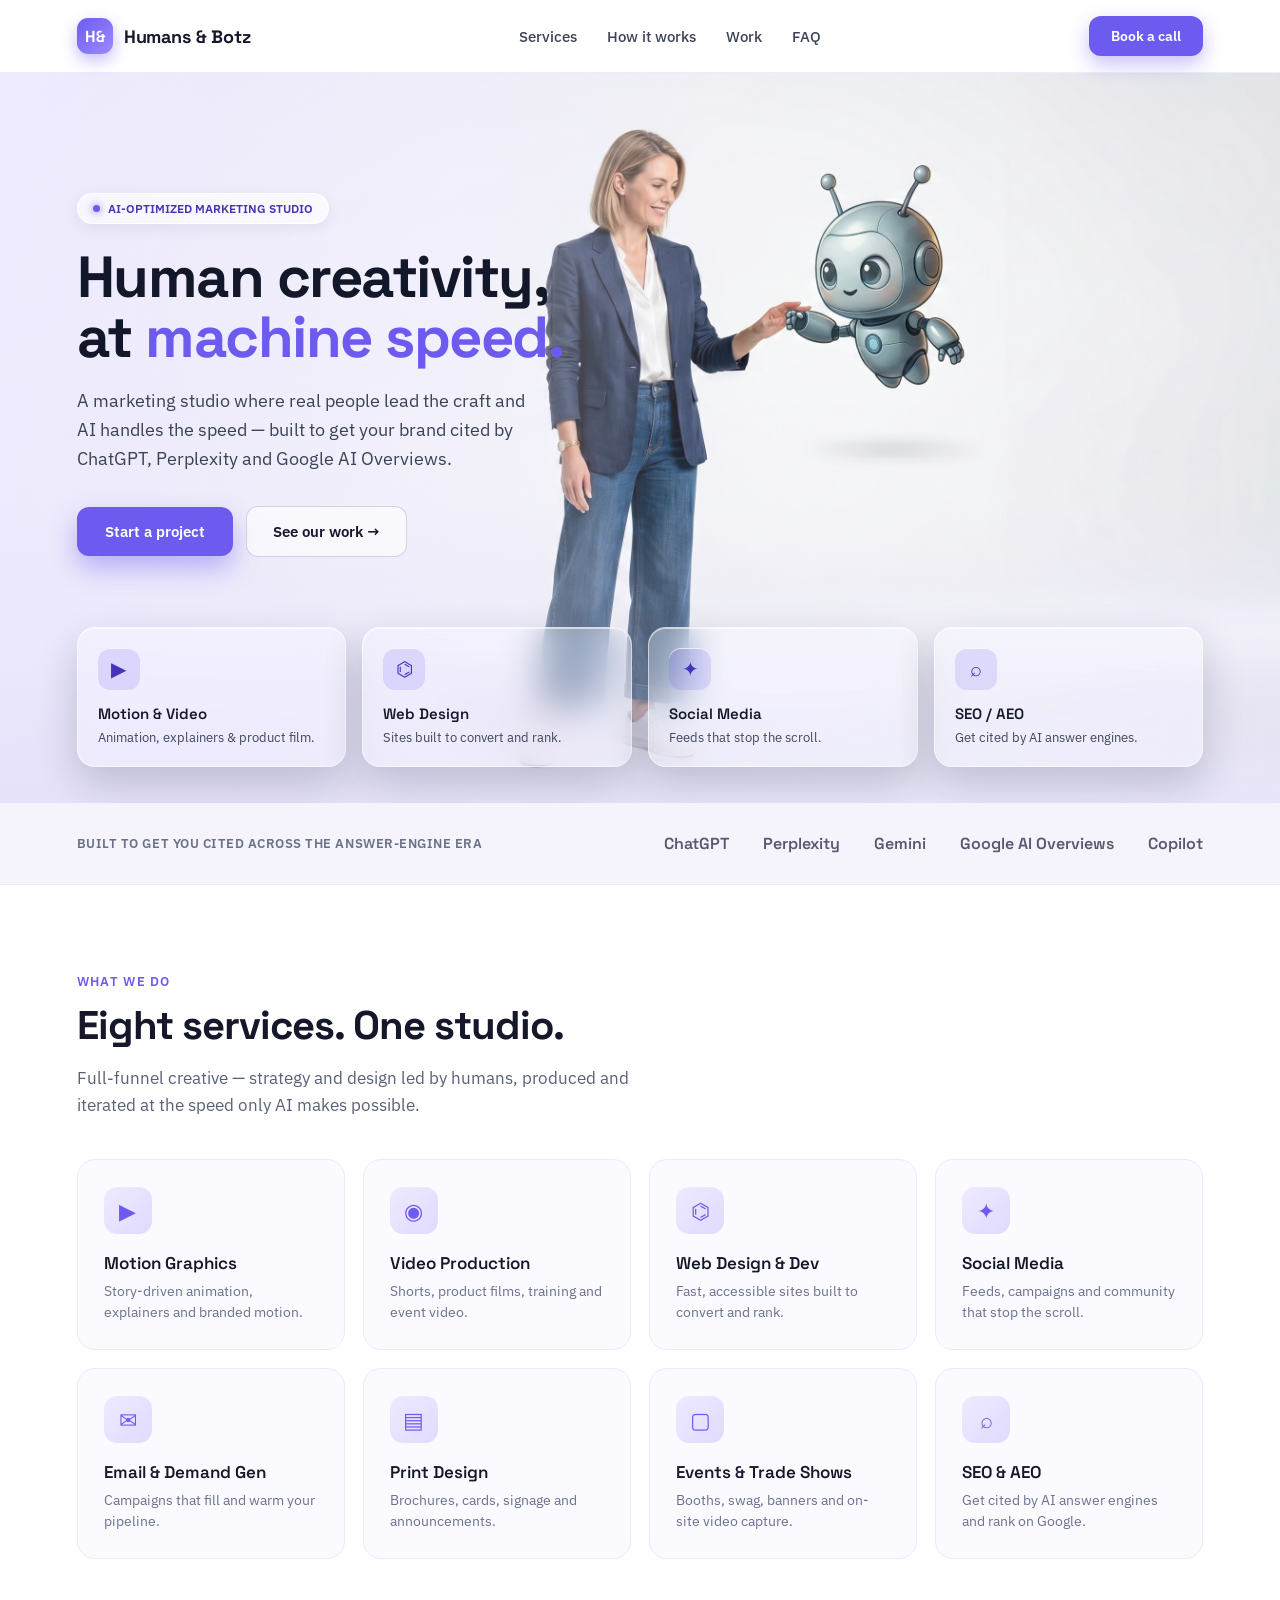
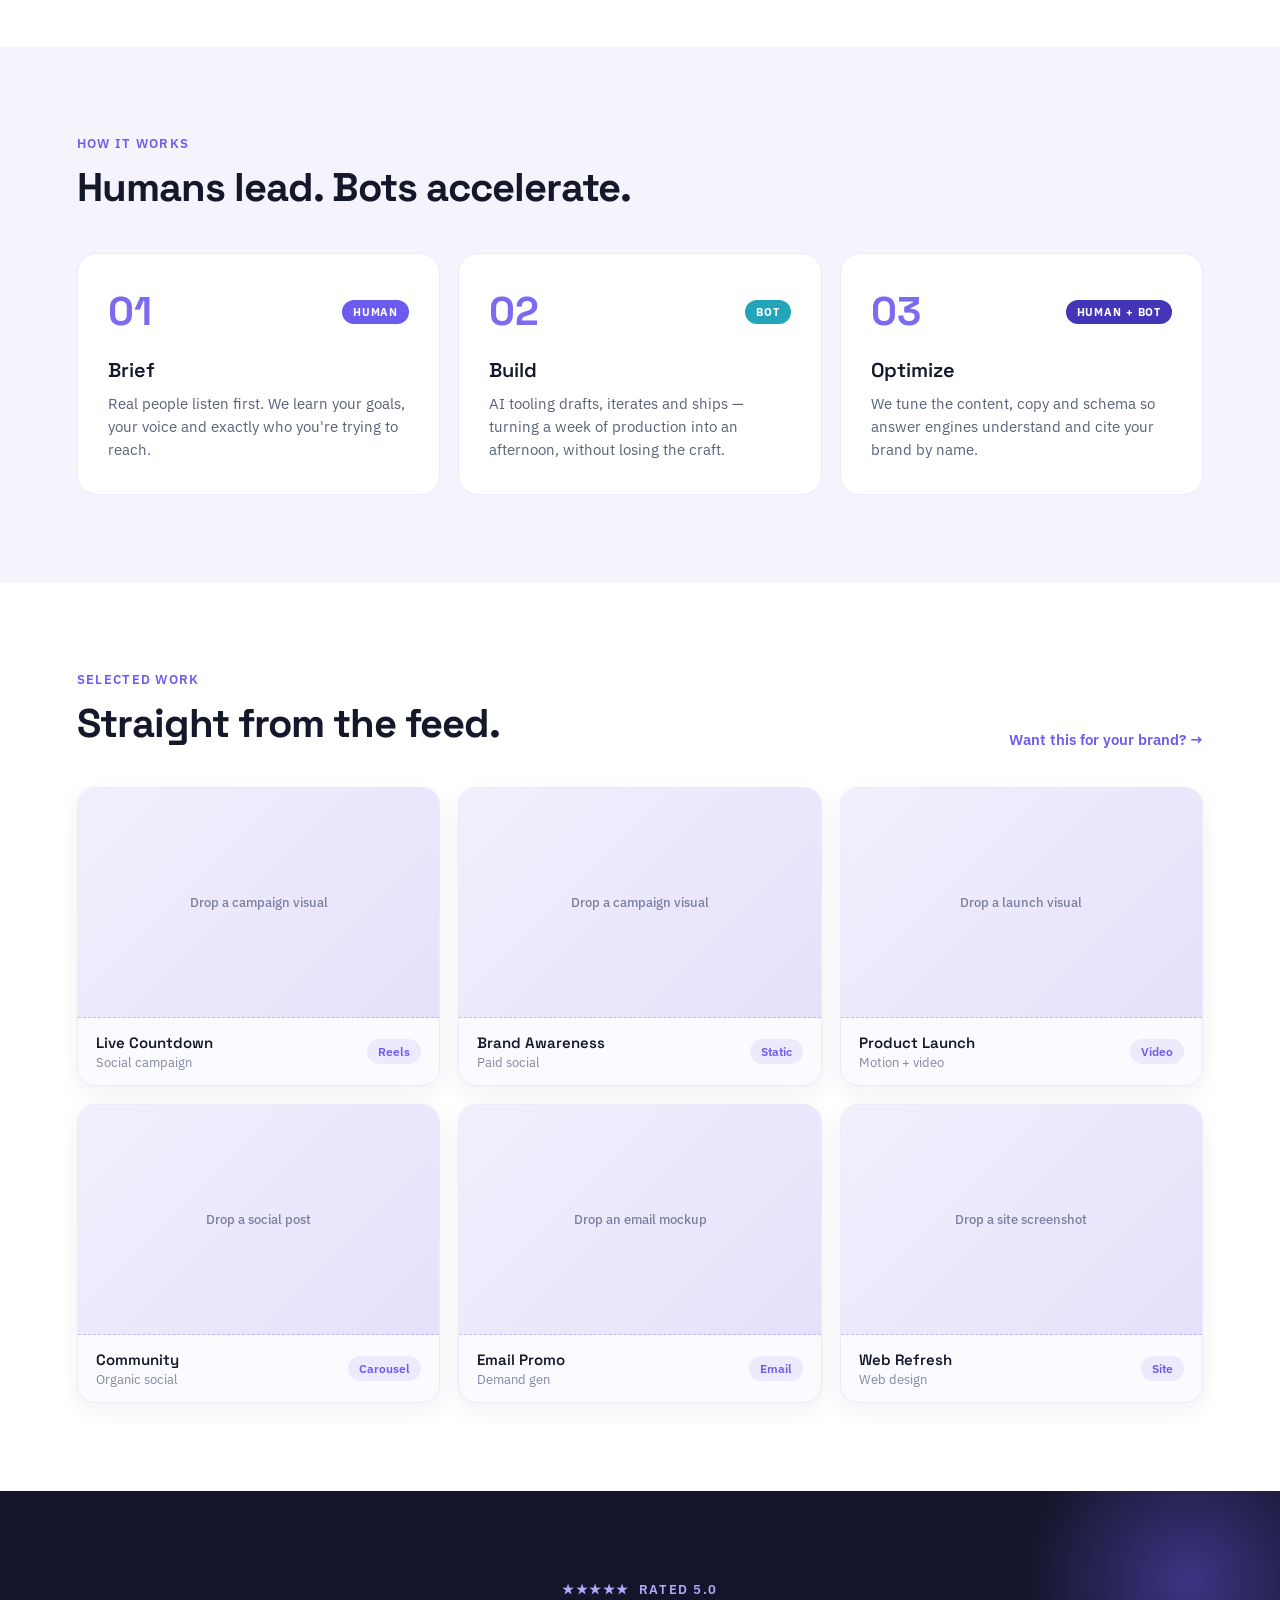
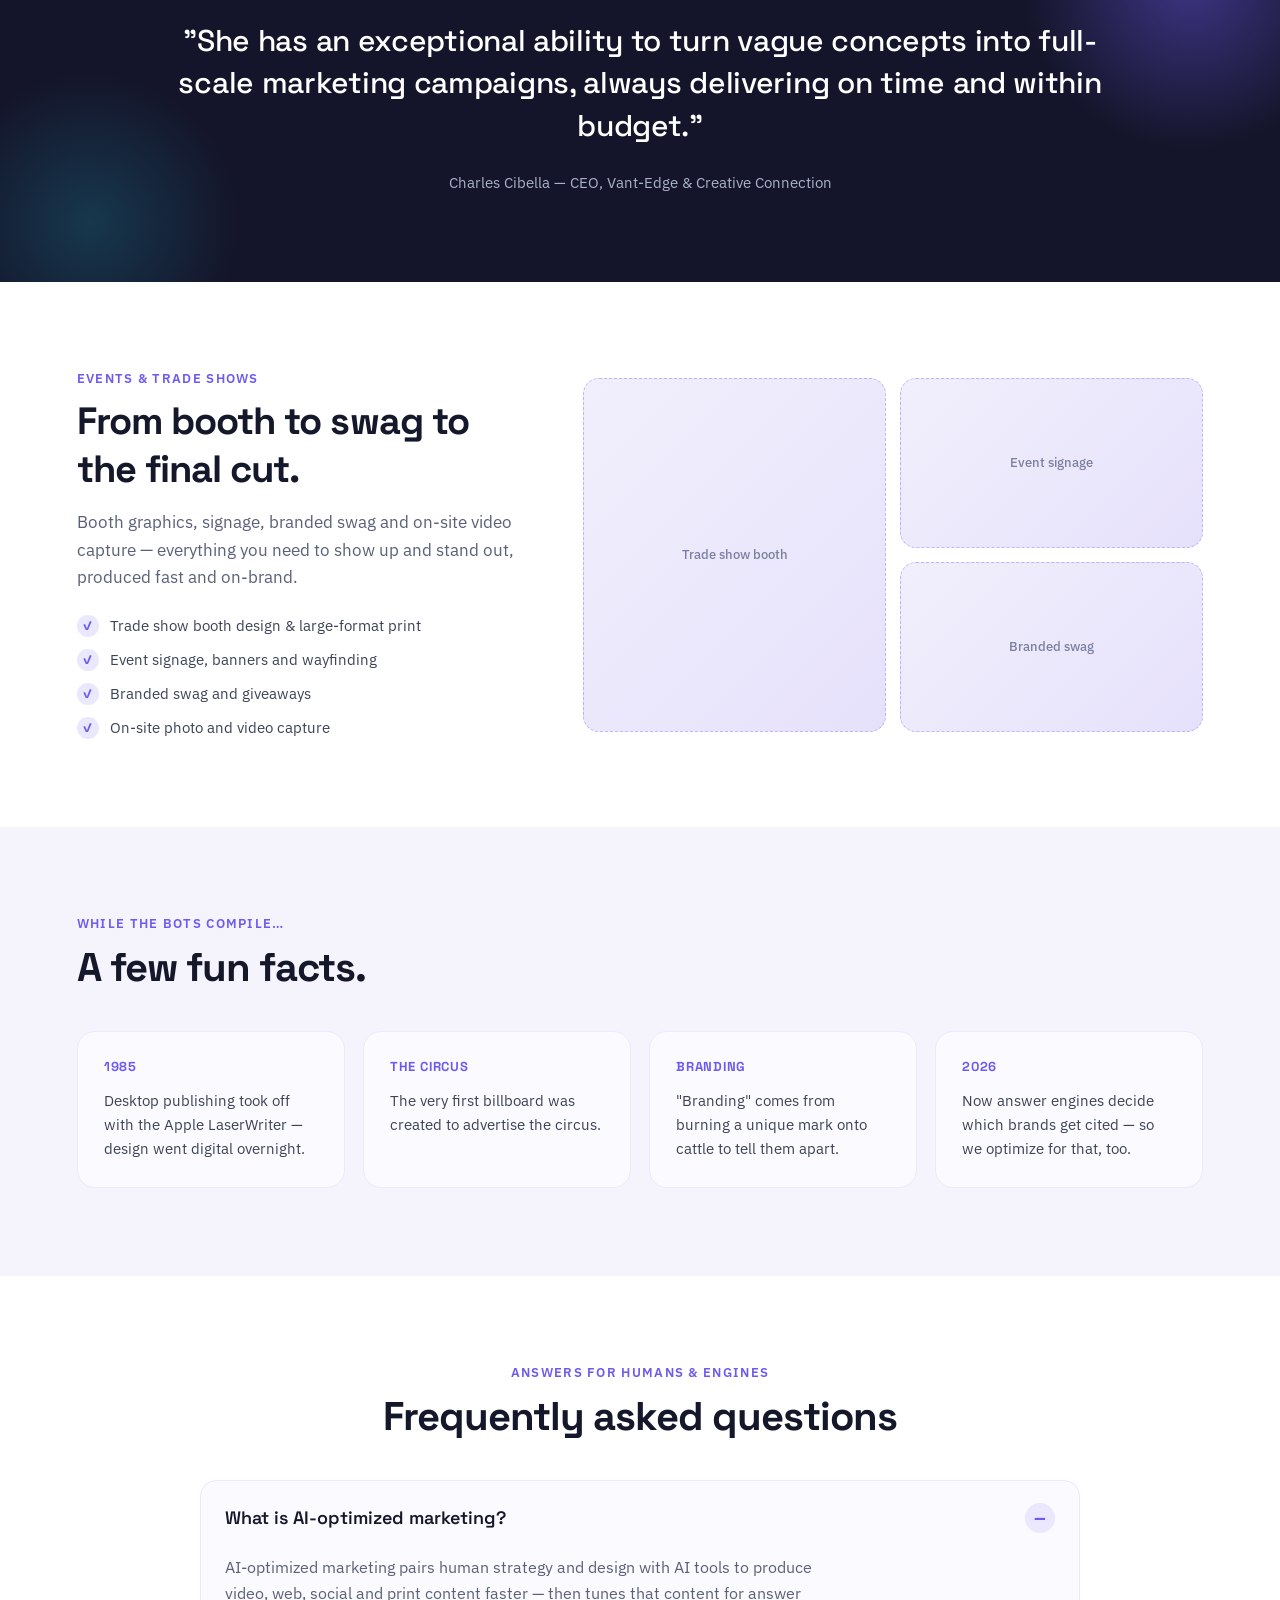
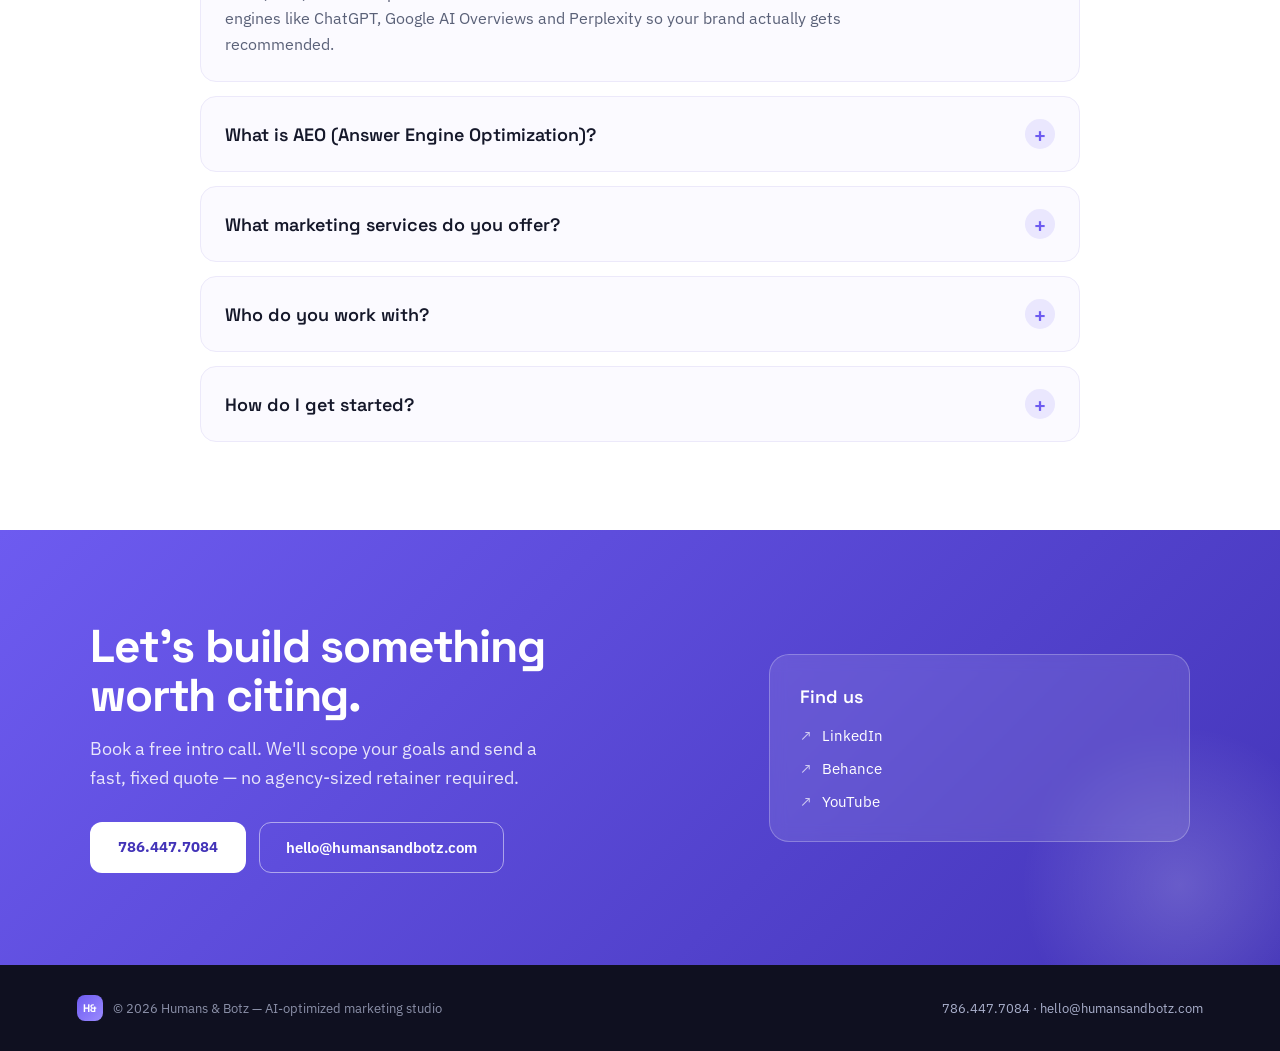
==== site/index.html @ 693ead0f "Implement Humans & Botz home page as a static site Recreates project/Humans & Botz - Home.dc.html (a" ====
<!DOCTYPE html>
<html lang="en">
<head>
<meta charset="utf-8">
<meta name="viewport" content="width=device-width, initial-scale=1">
<title>Humans &amp; Botz — AI-Optimized Marketing Studio</title>
<meta name="description" content="Humans & Botz is an AI-optimized marketing studio that pairs human creativity with AI speed to produce motion graphics, video, web, social, email, print and event content — built to get cited by AI answer engines.">
<link rel="preconnect" href="https://fonts.googleapis.com">
<link rel="preconnect" href="https://fonts.gstatic.com" crossorigin>
<link href="https://fonts.googleapis.com/css2?family=Space+Grotesk:wght@400;500;600;700&family=IBM+Plex+Sans:wght@400;500;600&display=swap" rel="stylesheet">
<link rel="stylesheet" href="css/style.css">
<script type="application/ld+json">
{
  "@context":"https://schema.org","@type":"ProfessionalService",
  "name":"Humans & Botz",
  "description":"Humans & Botz is an AI-optimized marketing studio that pairs human creativity with AI speed to produce motion graphics, video, web, social, email, print and event content — built to get cited by AI answer engines.",
  "url":"https://humansandbotz.com","telephone":"+1-786-447-7084","email":"hello@humansandbotz.com",
  "areaServed":"United States","priceRange":"$$",
  "serviceType":["Motion Graphics","Video Production","Web Design & Development","Social Media Marketing","Email & Demand Generation","Print Design","Trade Show & Event Assets","SEO and Answer Engine Optimization"],
  "sameAs":["https://www.linkedin.com/in/wendi-attaway-14b35413/","https://www.behance.net/wendiattaway4","https://www.youtube.com/@harleyman9541015"]
}
</script>
<script type="application/ld+json">
{
  "@context":"https://schema.org","@type":"FAQPage","mainEntity":[
    {"@type":"Question","name":"What is AI-optimized marketing?","acceptedAnswer":{"@type":"Answer","text":"AI-optimized marketing pairs human strategy and design with AI tools to produce video, web, social and print content faster, then tunes that content for answer engines like ChatGPT, Google AI Overviews and Perplexity so your brand gets recommended."}},
    {"@type":"Question","name":"What is AEO (Answer Engine Optimization)?","acceptedAnswer":{"@type":"Answer","text":"AEO structures your content, schema and messaging so AI answer engines cite your business directly when people ask buying questions — the modern complement to SEO."}},
    {"@type":"Question","name":"What marketing services does Humans & Botz offer?","acceptedAnswer":{"@type":"Answer","text":"Motion graphics, video production, web design and development, social media, email and demand generation, print design, trade show and event assets, plus SEO and AEO."}},
    {"@type":"Question","name":"Who does Humans & Botz work with?","acceptedAnswer":{"@type":"Answer","text":"Small businesses, startups and marketing teams that want senior creative craft delivered at AI speed, without an agency-sized retainer."}},
    {"@type":"Question","name":"How do I get started?","acceptedAnswer":{"@type":"Answer","text":"Book a free intro call at 786-447-7084 or email hello@humansandbotz.com. We will scope your goals and send a fast, fixed quote."}}
  ]
}
</script>
</head>
<body>

<!-- ===== NAV ===== -->
<header class="nav">
  <div class="nav-brand">
    <div class="nav-logo">H&amp;</div>
    <span class="nav-name">Humans &amp; Botz</span>
  </div>
  <nav class="nav-links">
    <a href="#services">Services</a>
    <a href="#process">How it works</a>
    <a href="#work">Work</a>
    <a href="#faq">FAQ</a>
  </nav>
  <a href="#contact" class="btn btn-primary nav-cta">Book a call</a>
</header>

<main>

  <!-- ===== HERO ===== -->
  <section class="hero">
    <div class="hero-bg"></div>
    <div class="hero-wash"></div>
    <div class="hero-wash-bottom"></div>

    <div class="hero-content">
      <div class="hero-badge">
        <span class="hero-badge-dot"></span> AI-OPTIMIZED MARKETING STUDIO
      </div>
      <h1 class="hero-title">Human creativity,<br>at <span class="accent">machine speed.</span></h1>
      <p class="hero-sub">A marketing studio where real people lead the craft and AI handles the speed — built to get your brand cited by ChatGPT, Perplexity and Google AI Overviews.</p>
      <div class="hero-ctas">
        <a href="#contact" class="btn btn-primary">Start a project</a>
        <a href="#work" class="btn btn-glass">See our work →</a>
      </div>
    </div>

    <!-- frosted quick cards -->
    <div class="hero-cards">
      <div class="hero-card">
        <div class="hero-card-icon">▶</div>
        <div class="hero-card-name">Motion &amp; Video</div>
        <div class="hero-card-desc">Animation, explainers &amp; product film.</div>
      </div>
      <div class="hero-card">
        <div class="hero-card-icon">⌬</div>
        <div class="hero-card-name">Web Design</div>
        <div class="hero-card-desc">Sites built to convert and rank.</div>
      </div>
      <div class="hero-card">
        <div class="hero-card-icon">✦</div>
        <div class="hero-card-name">Social Media</div>
        <div class="hero-card-desc">Feeds that stop the scroll.</div>
      </div>
      <div class="hero-card">
        <div class="hero-card-icon">⌕</div>
        <div class="hero-card-name">SEO / AEO</div>
        <div class="hero-card-desc">Get cited by AI answer engines.</div>
      </div>
    </div>
  </section>

  <!-- ===== AI ENGINE STRIP ===== -->
  <section class="engine-strip">
    <div class="engine-strip-inner">
      <span class="engine-strip-label">BUILT TO GET YOU CITED ACROSS THE ANSWER-ENGINE ERA</span>
      <div class="engine-strip-names">
        <span>ChatGPT</span><span>Perplexity</span><span>Gemini</span><span>Google&nbsp;AI&nbsp;Overviews</span><span>Copilot</span>
      </div>
    </div>
  </section>

  <!-- ===== SERVICES ===== -->
  <section id="services" class="section">
    <div class="section-inner">
      <div class="eyebrow">WHAT WE DO</div>
      <h2 class="h2">Eight services. One studio.</h2>
      <p class="lede">Full-funnel creative — strategy and design led by humans, produced and iterated at the speed only AI makes possible.</p>
      <div class="grid grid-4 services-grid">
        <div class="card service-card">
          <div class="service-icon">▶</div>
          <div class="card-title">Motion Graphics</div>
          <div class="card-text">Story-driven animation, explainers and branded motion.</div>
        </div>
        <div class="card service-card">
          <div class="service-icon">◉</div>
          <div class="card-title">Video Production</div>
          <div class="card-text">Shorts, product films, training and event video.</div>
        </div>
        <div class="card service-card">
          <div class="service-icon">⌬</div>
          <div class="card-title">Web Design &amp; Dev</div>
          <div class="card-text">Fast, accessible sites built to convert and rank.</div>
        </div>
        <div class="card service-card">
          <div class="service-icon">✦</div>
          <div class="card-title">Social Media</div>
          <div class="card-text">Feeds, campaigns and community that stop the scroll.</div>
        </div>
        <div class="card service-card">
          <div class="service-icon">✉</div>
          <div class="card-title">Email &amp; Demand Gen</div>
          <div class="card-text">Campaigns that fill and warm your pipeline.</div>
        </div>
        <div class="card service-card">
          <div class="service-icon">▤</div>
          <div class="card-title">Print Design</div>
          <div class="card-text">Brochures, cards, signage and announcements.</div>
        </div>
        <div class="card service-card">
          <div class="service-icon">▢</div>
          <div class="card-title">Events &amp; Trade Shows</div>
          <div class="card-text">Booths, swag, banners and on-site video capture.</div>
        </div>
        <div class="card service-card">
          <div class="service-icon">⌕</div>
          <div class="card-title">SEO &amp; AEO</div>
          <div class="card-text">Get cited by AI answer engines and rank on Google.</div>
        </div>
      </div>
    </div>
  </section>

  <!-- ===== PROCESS ===== -->
  <section id="process" class="section section-tint">
    <div class="section-inner">
      <div class="eyebrow">HOW IT WORKS</div>
      <h2 class="h2" style="margin-bottom:40px;">Humans lead. Bots accelerate.</h2>
      <div class="grid grid-3 process-grid">
        <div class="card process-card">
          <div class="process-top">
            <div class="process-num">01</div>
            <div class="process-tag" style="background:#6d5bf0;">HUMAN</div>
          </div>
          <div class="process-title">Brief</div>
          <div class="process-body">Real people listen first. We learn your goals, your voice and exactly who you're trying to reach.</div>
        </div>
        <div class="card process-card">
          <div class="process-top">
            <div class="process-num">02</div>
            <div class="process-tag" style="background:#22a5b8;">BOT</div>
          </div>
          <div class="process-title">Build</div>
          <div class="process-body">AI tooling drafts, iterates and ships — turning a week of production into an afternoon, without losing the craft.</div>
        </div>
        <div class="card process-card">
          <div class="process-top">
            <div class="process-num">03</div>
            <div class="process-tag" style="background:#4334b8;">HUMAN + BOT</div>
          </div>
          <div class="process-title">Optimize</div>
          <div class="process-body">We tune the content, copy and schema so answer engines understand and cite your brand by name.</div>
        </div>
      </div>
    </div>
  </section>

  <!-- ===== WORK / SOCIAL GRID ===== -->
  <section id="work" class="section">
    <div class="section-inner">
      <div class="work-head">
        <div>
          <div class="eyebrow">SELECTED WORK</div>
          <h2 class="h2" style="margin:0;">Straight from the feed.</h2>
        </div>
        <a href="#contact" class="link-cta">Want this for your brand? →</a>
      </div>
      <div class="grid grid-3 work-grid">
        <article class="work-card">
          <div class="image-slot" style="height:230px;"><span>Drop a campaign visual</span></div>
          <div class="work-meta">
            <div>
              <div class="work-title">Live Countdown</div>
              <div class="work-kind">Social campaign</div>
            </div>
            <span class="work-tag">Reels</span>
          </div>
        </article>
        <article class="work-card">
          <div class="image-slot" style="height:230px;"><span>Drop a campaign visual</span></div>
          <div class="work-meta">
            <div>
              <div class="work-title">Brand Awareness</div>
              <div class="work-kind">Paid social</div>
            </div>
            <span class="work-tag">Static</span>
          </div>
        </article>
        <article class="work-card">
          <div class="image-slot" style="height:230px;"><span>Drop a launch visual</span></div>
          <div class="work-meta">
            <div>
              <div class="work-title">Product Launch</div>
              <div class="work-kind">Motion + video</div>
            </div>
            <span class="work-tag">Video</span>
          </div>
        </article>
        <article class="work-card">
          <div class="image-slot" style="height:230px;"><span>Drop a social post</span></div>
          <div class="work-meta">
            <div>
              <div class="work-title">Community</div>
              <div class="work-kind">Organic social</div>
            </div>
            <span class="work-tag">Carousel</span>
          </div>
        </article>
        <article class="work-card">
          <div class="image-slot" style="height:230px;"><span>Drop an email mockup</span></div>
          <div class="work-meta">
            <div>
              <div class="work-title">Email Promo</div>
              <div class="work-kind">Demand gen</div>
            </div>
            <span class="work-tag">Email</span>
          </div>
        </article>
        <article class="work-card">
          <div class="image-slot" style="height:230px;"><span>Drop a site screenshot</span></div>
          <div class="work-meta">
            <div>
              <div class="work-title">Web Refresh</div>
              <div class="work-kind">Web design</div>
            </div>
            <span class="work-tag">Site</span>
          </div>
        </article>
      </div>
    </div>
  </section>

  <!-- ===== TESTIMONIAL ===== -->
  <section class="testimonial">
    <div class="testimonial-glow testimonial-glow-1"></div>
    <div class="testimonial-glow testimonial-glow-2"></div>
    <div class="testimonial-inner">
      <div class="testimonial-rating">★★★★★ &nbsp;RATED 5.0</div>
      <p class="testimonial-quote">"She has an exceptional ability to turn vague concepts into full-scale marketing campaigns, always delivering on time and within budget."</p>
      <div class="testimonial-author">Charles Cibella — CEO, Vant-Edge &amp; Creative Connection</div>
    </div>
  </section>

  <!-- ===== EVENTS / TRADE SHOW ===== -->
  <section class="section">
    <div class="section-inner events-grid">
      <div>
        <div class="eyebrow">EVENTS &amp; TRADE SHOWS</div>
        <h2 class="h2 events-h2">From booth to swag to the final cut.</h2>
        <p class="lede" style="margin:0 0 24px;">Booth graphics, signage, branded swag and on-site video capture — everything you need to show up and stand out, produced fast and on-brand.</p>
        <div class="events-pills">
          <div class="events-pill"><span class="check">✓</span>Trade show booth design &amp; large-format print</div>
          <div class="events-pill"><span class="check">✓</span>Event signage, banners and wayfinding</div>
          <div class="events-pill"><span class="check">✓</span>Branded swag and giveaways</div>
          <div class="events-pill"><span class="check">✓</span>On-site photo and video capture</div>
        </div>
      </div>
      <div class="events-photos">
        <div class="image-slot" style="grid-row:span 2;"><span>Trade show booth</span></div>
        <div class="image-slot"><span>Event signage</span></div>
        <div class="image-slot"><span>Branded swag</span></div>
      </div>
    </div>
  </section>

  <!-- ===== FUN FACTS ===== -->
  <section class="section section-tint">
    <div class="section-inner">
      <div class="eyebrow">WHILE THE BOTS COMPILE…</div>
      <h2 class="h2" style="margin-bottom:38px;">A few fun facts.</h2>
      <div class="grid grid-4 facts-grid">
        <div class="card fact-card">
          <div class="fact-tag">1985</div>
          <div class="fact-text">Desktop publishing took off with the Apple LaserWriter — design went digital overnight.</div>
        </div>
        <div class="card fact-card">
          <div class="fact-tag">THE CIRCUS</div>
          <div class="fact-text">The very first billboard was created to advertise the circus.</div>
        </div>
        <div class="card fact-card">
          <div class="fact-tag">BRANDING</div>
          <div class="fact-text">"Branding" comes from burning a unique mark onto cattle to tell them apart.</div>
        </div>
        <div class="card fact-card">
          <div class="fact-tag">2026</div>
          <div class="fact-text">Now answer engines decide which brands get cited — so we optimize for that, too.</div>
        </div>
      </div>
    </div>
  </section>

  <!-- ===== FAQ (AEO) ===== -->
  <section id="faq" class="section">
    <div class="faq-inner">
      <div class="eyebrow" style="text-align:center;">ANSWERS FOR HUMANS &amp; ENGINES</div>
      <h2 class="h2" style="text-align:center; margin-bottom:38px;">Frequently asked questions</h2>
      <div class="faq-list">

        <div class="faq-item is-open">
          <button class="faq-question" type="button">
            <span class="faq-q-text">What is AI-optimized marketing?</span>
            <span class="faq-sign">–</span>
          </button>
          <div class="faq-answer">AI-optimized marketing pairs human strategy and design with AI tools to produce video, web, social and print content faster — then tunes that content for answer engines like ChatGPT, Google AI Overviews and Perplexity so your brand actually gets recommended.</div>
        </div>

        <div class="faq-item">
          <button class="faq-question" type="button">
            <span class="faq-q-text">What is AEO (Answer Engine Optimization)?</span>
            <span class="faq-sign">+</span>
          </button>
          <div class="faq-answer">AEO structures your content, schema and messaging so AI answer engines cite your business directly when people ask buying questions. It's the modern complement to traditional SEO.</div>
        </div>

        <div class="faq-item">
          <button class="faq-question" type="button">
            <span class="faq-q-text">What marketing services do you offer?</span>
            <span class="faq-sign">+</span>
          </button>
          <div class="faq-answer">Motion graphics, video production, web design and development, social media, email and demand generation, print design, trade show and event assets, plus SEO and AEO — eight services under one roof.</div>
        </div>

        <div class="faq-item">
          <button class="faq-question" type="button">
            <span class="faq-q-text">Who do you work with?</span>
            <span class="faq-sign">+</span>
          </button>
          <div class="faq-answer">Small businesses, startups and lean marketing teams that want senior creative craft delivered at AI speed, without an agency-sized retainer.</div>
        </div>

        <div class="faq-item">
          <button class="faq-question" type="button">
            <span class="faq-q-text">How do I get started?</span>
            <span class="faq-sign">+</span>
          </button>
          <div class="faq-answer">Book a free intro call at 786.447.7084 or email hello@humansandbotz.com. We'll scope your goals and send a fast, fixed quote.</div>
        </div>

      </div>
    </div>
  </section>

  <!-- ===== CONTACT / CTA ===== -->
  <section id="contact" class="contact">
    <div class="contact-glow"></div>
    <div class="contact-inner">
      <div>
        <h2 class="contact-h2">Let's build something<br>worth citing.</h2>
        <p class="contact-sub">Book a free intro call. We'll scope your goals and send a fast, fixed quote — no agency-sized retainer required.</p>
        <div class="contact-ctas">
          <a href="tel:+17864477084" class="btn btn-white">786.447.7084</a>
          <a href="mailto:hello@humansandbotz.com" class="btn btn-outline-white">hello@humansandbotz.com</a>
        </div>
      </div>
      <div class="contact-card">
        <div class="contact-card-title">Find us</div>
        <div class="contact-social">
          <a href="https://www.linkedin.com/in/wendi-attaway-14b35413/" target="_blank" rel="noopener"><span class="arrow">↗</span> LinkedIn</a>
          <a href="https://www.behance.net/wendiattaway4" target="_blank" rel="noopener"><span class="arrow">↗</span> Behance</a>
          <a href="https://www.youtube.com/@harleyman9541015" target="_blank" rel="noopener"><span class="arrow">↗</span> YouTube</a>
        </div>
      </div>
    </div>
  </section>

</main>

<!-- ===== FOOTER ===== -->
<footer class="footer">
  <div class="footer-inner">
    <div class="footer-brand">
      <div class="footer-logo">H&amp;</div>
      <span>© 2026 Humans &amp; Botz — AI-optimized marketing studio</span>
    </div>
    <span class="footer-contact">786.447.7084 · hello@humansandbotz.com</span>
  </div>
</footer>

<script src="js/main.js"></script>
</body>
</html>
---- site/css/style.css ----
/* ===== Reset & base ===== */
* { box-sizing: border-box; }
html { scroll-behavior: smooth; }
body {
  margin: 0;
  width: 100%;
  background: #ffffff;
  color: #15182a;
  font-family: 'IBM Plex Sans', sans-serif;
  -webkit-font-smoothing: antialiased;
}
h1, h2, p { margin: 0; }
a { color: inherit; }
img { max-width: 100%; display: block; }

@keyframes hb-pulse { 0%,100% { opacity:1; transform:scale(1); } 50% { opacity:.5; transform:scale(.82); } }
@keyframes hb-float { 0%,100% { transform:translateY(0); } 50% { transform:translateY(-7px); } }

.accent { color: #6d5bf0; }

/* ===== Shared layout helpers ===== */
.section { padding: 88px 6vw; background: #fff; }
.section-tint { background: #f5f4fc; }
.section-inner { max-width: 1200px; margin: 0 auto; }
.eyebrow { font-size: 13px; color: #6d5bf0; font-weight: 600; letter-spacing: .1em; margin-bottom: 10px; }
.h2 { font-family: 'Space Grotesk', sans-serif; font-size: 40px; font-weight: 700; letter-spacing: -.025em; margin: 0 0 14px; }
.lede { font-size: 17px; color: #5a6178; max-width: 560px; margin: 0 0 40px; line-height: 1.6; }
.grid { display: grid; gap: 18px; }
.grid-3 { grid-template-columns: repeat(3, 1fr); }
.grid-4 { grid-template-columns: repeat(4, 1fr); }
.card { background: #fbfaff; border: 1px solid #ece9fa; border-radius: 18px; padding: 26px; }

.btn {
  display: inline-block;
  font-weight: 600;
  font-size: 15px;
  text-decoration: none;
  border-radius: 12px;
  padding: 15px 28px;
}
.btn-primary {
  background: #6d5bf0;
  color: #fff;
  box-shadow: 0 12px 26px rgba(109,91,240,.42);
}
.btn-glass {
  border: 1px solid rgba(30,40,80,.18);
  color: #15182a;
  background: rgba(255,255,255,.6);
  backdrop-filter: blur(8px);
  -webkit-backdrop-filter: blur(8px);
  padding: 15px 26px;
}

/* ===== Nav ===== */
.nav {
  position: sticky;
  top: 0;
  z-index: 50;
  display: flex;
  align-items: center;
  justify-content: space-between;
  padding: 16px 6vw;
  background: rgba(255,255,255,.72);
  backdrop-filter: blur(16px) saturate(1.3);
  -webkit-backdrop-filter: blur(16px) saturate(1.3);
  border-bottom: 1px solid rgba(109,91,240,.12);
}
.nav-brand { display: flex; align-items: center; gap: 11px; }
.nav-logo {
  width: 36px; height: 36px;
  border-radius: 11px;
  background: linear-gradient(135deg,#6d5bf0,#9b8bff);
  display: flex; align-items: center; justify-content: center;
  color: #fff; font-weight: 700;
  font-family: 'Space Grotesk', sans-serif;
  box-shadow: 0 6px 16px rgba(109,91,240,.4);
}
.nav-name { font-family: 'Space Grotesk', sans-serif; font-weight: 700; font-size: 18px; letter-spacing: -.01em; }
.nav-links { display: flex; gap: 30px; font-size: 14.5px; color: #3c4356; font-weight: 500; }
.nav-links a { text-decoration: none; }
.nav-cta { padding: 11px 22px; font-size: 14px; box-shadow: 0 8px 20px rgba(109,91,240,.38); }

/* ===== Hero ===== */
.hero {
  position: relative;
  height: 730px; /* base 620px + 110px cta spacing */
  overflow: hidden;
  background: #fff;
}
.hero-bg {
  position: absolute; inset: 0;
  background-image: url('../images/hero-duo.jpg');
  background-size: cover;
  background-position: 64% 22%;
}
.hero-wash {
  position: absolute; inset: 0;
  background: linear-gradient(100deg, rgba(238,235,255,.97) 0%, rgba(238,235,255,.52) 33%, rgba(255,255,255,0) 60%);
}
.hero-wash-bottom {
  position: absolute; left: 0; right: 0; bottom: 0; height: 300px;
  background: linear-gradient(180deg, rgba(255,255,255,0) 0%, rgba(226,222,250,.62) 100%);
}
.hero-content {
  position: relative;
  z-index: 3;
  padding: 120px 6vw 0;
  max-width: 640px;
}
.hero-badge {
  display: inline-flex; align-items: center; gap: 8px;
  background: rgba(255,255,255,.62);
  border: 1px solid rgba(255,255,255,.85);
  padding: 7px 15px;
  border-radius: 30px;
  font-size: 12px; font-weight: 600; color: #4334b8;
  margin-bottom: 24px;
  backdrop-filter: blur(8px);
  -webkit-backdrop-filter: blur(8px);
  box-shadow: 0 4px 14px rgba(40,40,90,.08);
}
.hero-badge-dot {
  width: 7px; height: 7px; border-radius: 50%;
  background: #6d5bf0; display: inline-block;
  box-shadow: 0 0 8px #6d5bf0;
}
.hero-title {
  font-family: 'Space Grotesk', sans-serif;
  font-size: 58px; line-height: 1.03; font-weight: 700;
  letter-spacing: -.026em; margin: 0 0 20px; color: #13172a;
}
.hero-sub {
  font-size: 18px; line-height: 1.6; color: #3a4256;
  max-width: 450px; margin: 0 0 32px;
}
.hero-ctas { display: flex; gap: 13px; align-items: center; }

.hero-cards {
  position: absolute; z-index: 4;
  left: 6vw; right: 6vw; bottom: 36px;
  display: grid; grid-template-columns: repeat(4, 1fr); gap: 16px;
}
.hero-card {
  border-radius: 18px; padding: 20px;
  background: rgba(255,255,255,.3);
  border: 1px solid rgba(255,255,255,.55);
  backdrop-filter: blur(18px) saturate(1.4);
  -webkit-backdrop-filter: blur(18px) saturate(1.4);
  box-shadow: 0 16px 40px rgba(20,28,60,.2), inset 0 1px 0 rgba(255,255,255,.6);
}
.hero-card-icon {
  width: 42px; height: 42px; border-radius: 12px;
  background: rgba(109,91,240,.16);
  display: flex; align-items: center; justify-content: center;
  font-size: 20px; color: #4334b8; margin-bottom: 14px;
  box-shadow: inset 0 1px 0 rgba(255,255,255,.7);
}
.hero-card-name { font-family: 'Space Grotesk', sans-serif; font-weight: 600; font-size: 15px; margin-bottom: 5px; }
.hero-card-desc { font-size: 12.5px; color: #3f465c; line-height: 1.45; }

/* ===== AI engine strip ===== */
.engine-strip { padding: 30px 6vw; background: #f5f4fc; border-bottom: 1px solid #eceaf8; }
.engine-strip-inner {
  max-width: 1200px; margin: 0 auto;
  display: flex; align-items: center; justify-content: space-between;
  gap: 24px; flex-wrap: wrap;
}
.engine-strip-label { font-size: 13px; font-weight: 600; letter-spacing: .04em; color: #6a7186; }
.engine-strip-names {
  display: flex; gap: 34px; flex-wrap: wrap;
  font-family: 'Space Grotesk', sans-serif; font-weight: 600; font-size: 16px; color: #5b5570;
}

/* ===== Services ===== */
.service-card { transition: transform .2s, box-shadow .2s; }
.service-card:hover { transform: translateY(-4px); box-shadow: 0 18px 40px rgba(109,91,240,.14); }
.service-icon {
  width: 48px; height: 48px; border-radius: 13px;
  background: linear-gradient(135deg,#efeaff,#e0daff);
  display: flex; align-items: center; justify-content: center;
  font-size: 22px; color: #6d5bf0; margin-bottom: 18px;
  box-shadow: inset 0 1px 0 rgba(255,255,255,.9);
}
.card-title { font-family: 'Space Grotesk', sans-serif; font-weight: 600; font-size: 17px; margin-bottom: 7px; }
.card-text { font-size: 13.5px; color: #6b7290; line-height: 1.55; }

/* ===== Process ===== */
.process-card { background: #fff; border-radius: 20px; padding: 32px 30px; }
.process-top { display: flex; align-items: center; justify-content: space-between; margin-bottom: 20px; }
.process-num { font-family: 'Space Grotesk', sans-serif; font-size: 40px; font-weight: 700; color: #6d5bf0; opacity: .9; }
.process-tag { font-size: 11px; font-weight: 700; letter-spacing: .08em; color: #fff; padding: 5px 11px; border-radius: 20px; }
.process-title { font-family: 'Space Grotesk', sans-serif; font-weight: 600; font-size: 20px; margin-bottom: 9px; }
.process-body { font-size: 14.5px; color: #5a6178; line-height: 1.6; }

/* ===== Work / social grid ===== */
.work-head {
  display: flex; align-items: flex-end; justify-content: space-between;
  gap: 20px; flex-wrap: wrap; margin-bottom: 38px;
}
.link-cta { color: #6d5bf0; font-weight: 600; font-size: 15px; text-decoration: none; }
.work-card {
  border-radius: 18px; overflow: hidden; border: 1px solid #ece9fa;
  box-shadow: 0 8px 24px rgba(20,28,60,.06); background: #fbfaff;
}
.work-meta { padding: 15px 18px; display: flex; align-items: center; justify-content: space-between; }
.work-title { font-family: 'Space Grotesk', sans-serif; font-weight: 600; font-size: 15px; }
.work-kind { font-size: 12.5px; color: #8089a0; margin-top: 2px; }
.work-tag {
  font-size: 12px; font-weight: 600; color: #6d5bf0;
  background: rgba(109,91,240,.1); padding: 5px 11px; border-radius: 16px;
}

/* ===== Image slot placeholders ===== */
.image-slot {
  display: flex; align-items: center; justify-content: center;
  width: 100%;
  border-radius: 16px;
  background: linear-gradient(135deg, #f1effc 0%, #e6e1fb 100%);
  border: 1.5px dashed rgba(109,91,240,.35);
  color: #7a7fa0;
  font-size: 13px;
  font-weight: 500;
  text-align: center;
  padding: 12px;
}
.work-card .image-slot { border-radius: 0; border-width: 0 0 1px; }

/* ===== Testimonial ===== */
.testimonial {
  padding: 90px 6vw; background: #14152a; color: #fff;
  position: relative; overflow: hidden;
}
.testimonial-glow { position: absolute; border-radius: 50%; }
.testimonial-glow-1 {
  right: -80px; top: -80px; width: 340px; height: 340px;
  background: radial-gradient(circle,#6d5bf0,transparent 70%); opacity: .45;
}
.testimonial-glow-2 {
  left: -60px; bottom: -90px; width: 300px; height: 300px;
  background: radial-gradient(circle,#22d3ee,transparent 70%); opacity: .18;
}
.testimonial-inner { position: relative; max-width: 980px; margin: 0 auto; text-align: center; }
.testimonial-rating { font-size: 13px; color: #b3a9ff; font-weight: 600; letter-spacing: .12em; margin-bottom: 22px; }
.testimonial-quote {
  font-family: 'Space Grotesk', sans-serif; font-size: 30px; line-height: 1.42;
  font-weight: 500; margin: 0 0 26px; letter-spacing: -.01em;
}
.testimonial-author { font-size: 15px; color: #aab2cc; }

/* ===== Events ===== */
.events-grid { display: grid; grid-template-columns: .85fr 1.15fr; gap: 48px; align-items: center; }
.events-h2 { font-size: 38px; margin: 0 0 16px; }
.events-pills { display: flex; flex-direction: column; gap: 12px; }
.events-pill { display: flex; align-items: center; gap: 11px; font-size: 15px; color: #3c4356; }
.check {
  width: 22px; height: 22px; border-radius: 50%;
  background: rgba(109,91,240,.14); color: #6d5bf0;
  display: inline-flex; align-items: center; justify-content: center;
  font-size: 12px; font-weight: 700; flex: 0 0 auto;
}
.events-photos {
  display: grid; grid-template-columns: 1fr 1fr;
  grid-template-rows: 170px 170px; gap: 14px;
}

/* ===== Fun facts ===== */
.fact-tag {
  font-family: 'Space Grotesk', sans-serif; font-weight: 700; font-size: 13px;
  color: #6d5bf0; letter-spacing: .06em; margin-bottom: 14px;
}
.fact-text { font-size: 15px; color: #3c4356; line-height: 1.6; }

/* ===== FAQ ===== */
.faq-inner { max-width: 880px; margin: 0 auto; }
.faq-list { display: flex; flex-direction: column; gap: 14px; }
.faq-item { border: 1px solid #ece9fa; border-radius: 16px; overflow: hidden; background: #fbfaff; }
.faq-question {
  width: 100%;
  display: flex; align-items: center; justify-content: space-between; gap: 16px;
  padding: 22px 24px; cursor: pointer;
  background: none; border: none; font: inherit; text-align: left;
}
.faq-q-text { font-family: 'Space Grotesk', sans-serif; font-weight: 600; font-size: 18px; color: #15182a; }
.faq-sign {
  flex: 0 0 auto; width: 30px; height: 30px; border-radius: 50%;
  background: rgba(109,91,240,.12); color: #6d5bf0;
  display: flex; align-items: center; justify-content: center;
  font-size: 20px; font-weight: 600;
}
.faq-answer {
  padding: 0 24px 24px; font-size: 15.5px; color: #5a6178;
  line-height: 1.65; max-width: 680px; display: none;
}
.faq-item.is-open .faq-answer { display: block; }

/* ===== Contact ===== */
.contact {
  padding: 92px 6vw;
  background: linear-gradient(135deg,#6d5bf0,#4334b8);
  color: #fff; position: relative; overflow: hidden;
}
.contact-glow {
  position: absolute; right: -60px; bottom: -80px; width: 320px; height: 320px;
  border-radius: 50%; background: radial-gradient(circle,rgba(255,255,255,.18),transparent 70%);
}
.contact-inner {
  position: relative; max-width: 1100px; margin: 0 auto;
  display: grid; grid-template-columns: 1.2fr .8fr; gap: 48px; align-items: center;
}
.contact-h2 {
  font-family: 'Space Grotesk', sans-serif; font-size: 46px; font-weight: 700;
  letter-spacing: -.025em; line-height: 1.05; margin: 0 0 16px;
}
.contact-sub { font-size: 18px; color: rgba(255,255,255,.85); line-height: 1.6; max-width: 480px; margin: 0 0 30px; }
.contact-ctas { display: flex; gap: 13px; flex-wrap: wrap; }
.btn-white { background: #fff; color: #4334b8; font-weight: 700; }
.btn-outline-white {
  border: 1px solid rgba(255,255,255,.5); color: #fff; font-weight: 600;
  padding: 15px 26px;
}
.contact-card {
  background: rgba(255,255,255,.1); border: 1px solid rgba(255,255,255,.25);
  border-radius: 20px; padding: 30px;
  backdrop-filter: blur(8px); -webkit-backdrop-filter: blur(8px);
}
.contact-card-title { font-family: 'Space Grotesk', sans-serif; font-weight: 600; font-size: 18px; margin-bottom: 18px; }
.contact-social { display: flex; flex-direction: column; gap: 14px; font-size: 15px; }
.contact-social a { text-decoration: none; display: flex; align-items: center; gap: 10px; }
.contact-social .arrow { opacity: .7; }

/* ===== Footer ===== */
.footer { padding: 30px 6vw; background: #0f1020; color: #8b90a8; font-size: 13px; }
.footer-inner {
  max-width: 1200px; margin: 0 auto;
  display: flex; align-items: center; justify-content: space-between;
  gap: 16px; flex-wrap: wrap;
}
.footer-brand { display: flex; align-items: center; gap: 10px; }
.footer-logo {
  width: 26px; height: 26px; border-radius: 8px;
  background: linear-gradient(135deg,#6d5bf0,#9b8bff);
  display: flex; align-items: center; justify-content: center;
  color: #fff; font-weight: 700; font-size: 11px;
  font-family: 'Space Grotesk', sans-serif;
}
.footer-contact { color: #aab0cc; }

/* ===================================================================
   Responsive
   =================================================================== */
@media (max-width: 1024px) {
  .grid-4 { grid-template-columns: repeat(2, 1fr); }
  .hero { height: 900px; }
  .hero-cards { grid-template-columns: repeat(2, 1fr); bottom: 24px; }
  .events-grid { grid-template-columns: 1fr; }
  .events-photos { margin-top: 8px; }
  .contact-inner { grid-template-columns: 1fr; }
}

@media (max-width: 860px) {
  .nav-links { display: none; }
  .grid-3 { grid-template-columns: 1fr; }
  .hero-title { font-size: 42px; }
  .hero-sub { font-size: 16px; }
  .h2 { font-size: 32px; }
  .contact-h2 { font-size: 34px; }
  .testimonial-quote { font-size: 24px; }
}

@media (max-width: 640px) {
  .grid-4 { grid-template-columns: 1fr; }
  .hero { height: 1040px; }
  .hero-content { padding-top: 100px; max-width: 100%; }
  .hero-title { font-size: 34px; }
  .hero-cards { grid-template-columns: 1fr 1fr; }
  .hero-ctas { flex-wrap: wrap; }
  .engine-strip-inner { flex-direction: column; align-items: flex-start; }
  .work-head { flex-direction: column; align-items: flex-start; }
  .events-photos { grid-template-columns: 1fr; grid-template-rows: none; }
  .events-photos .image-slot { grid-row: auto !important; height: 170px; }
  .contact-ctas { flex-direction: column; align-items: flex-start; }
}
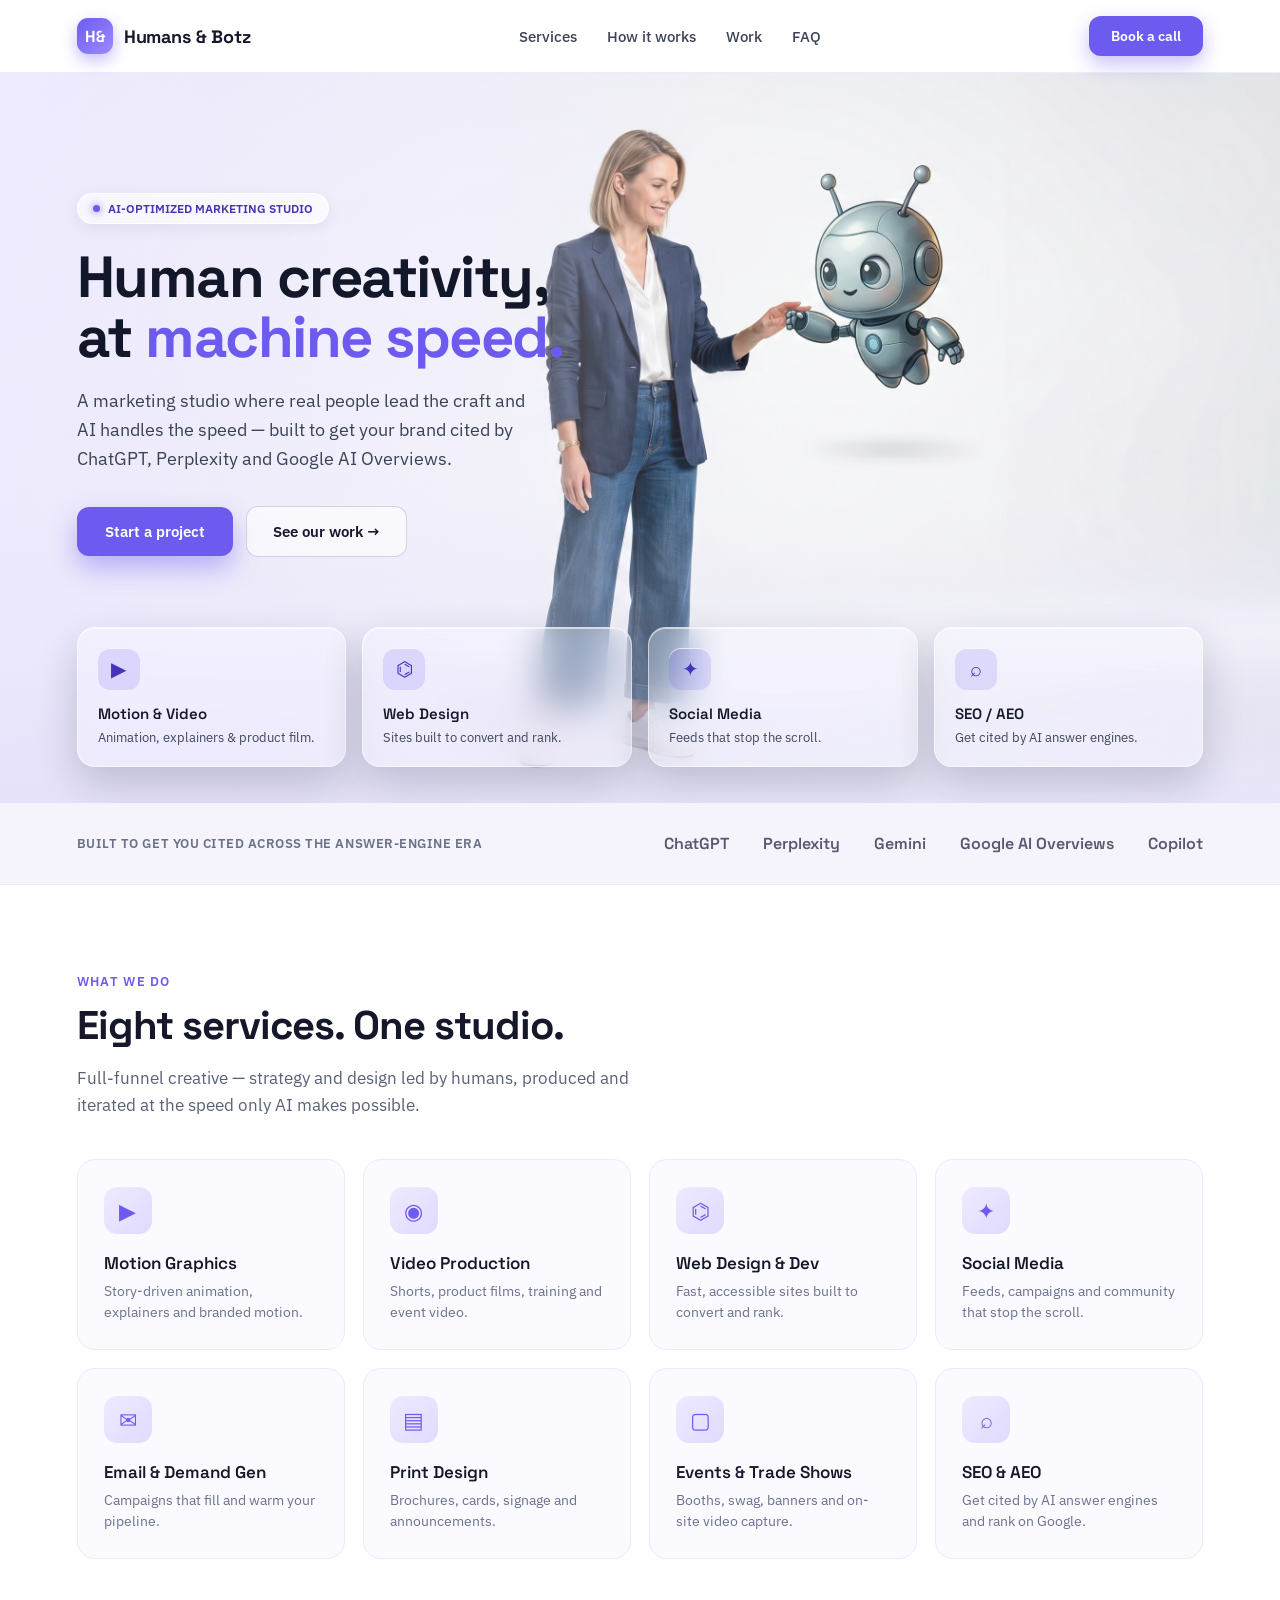
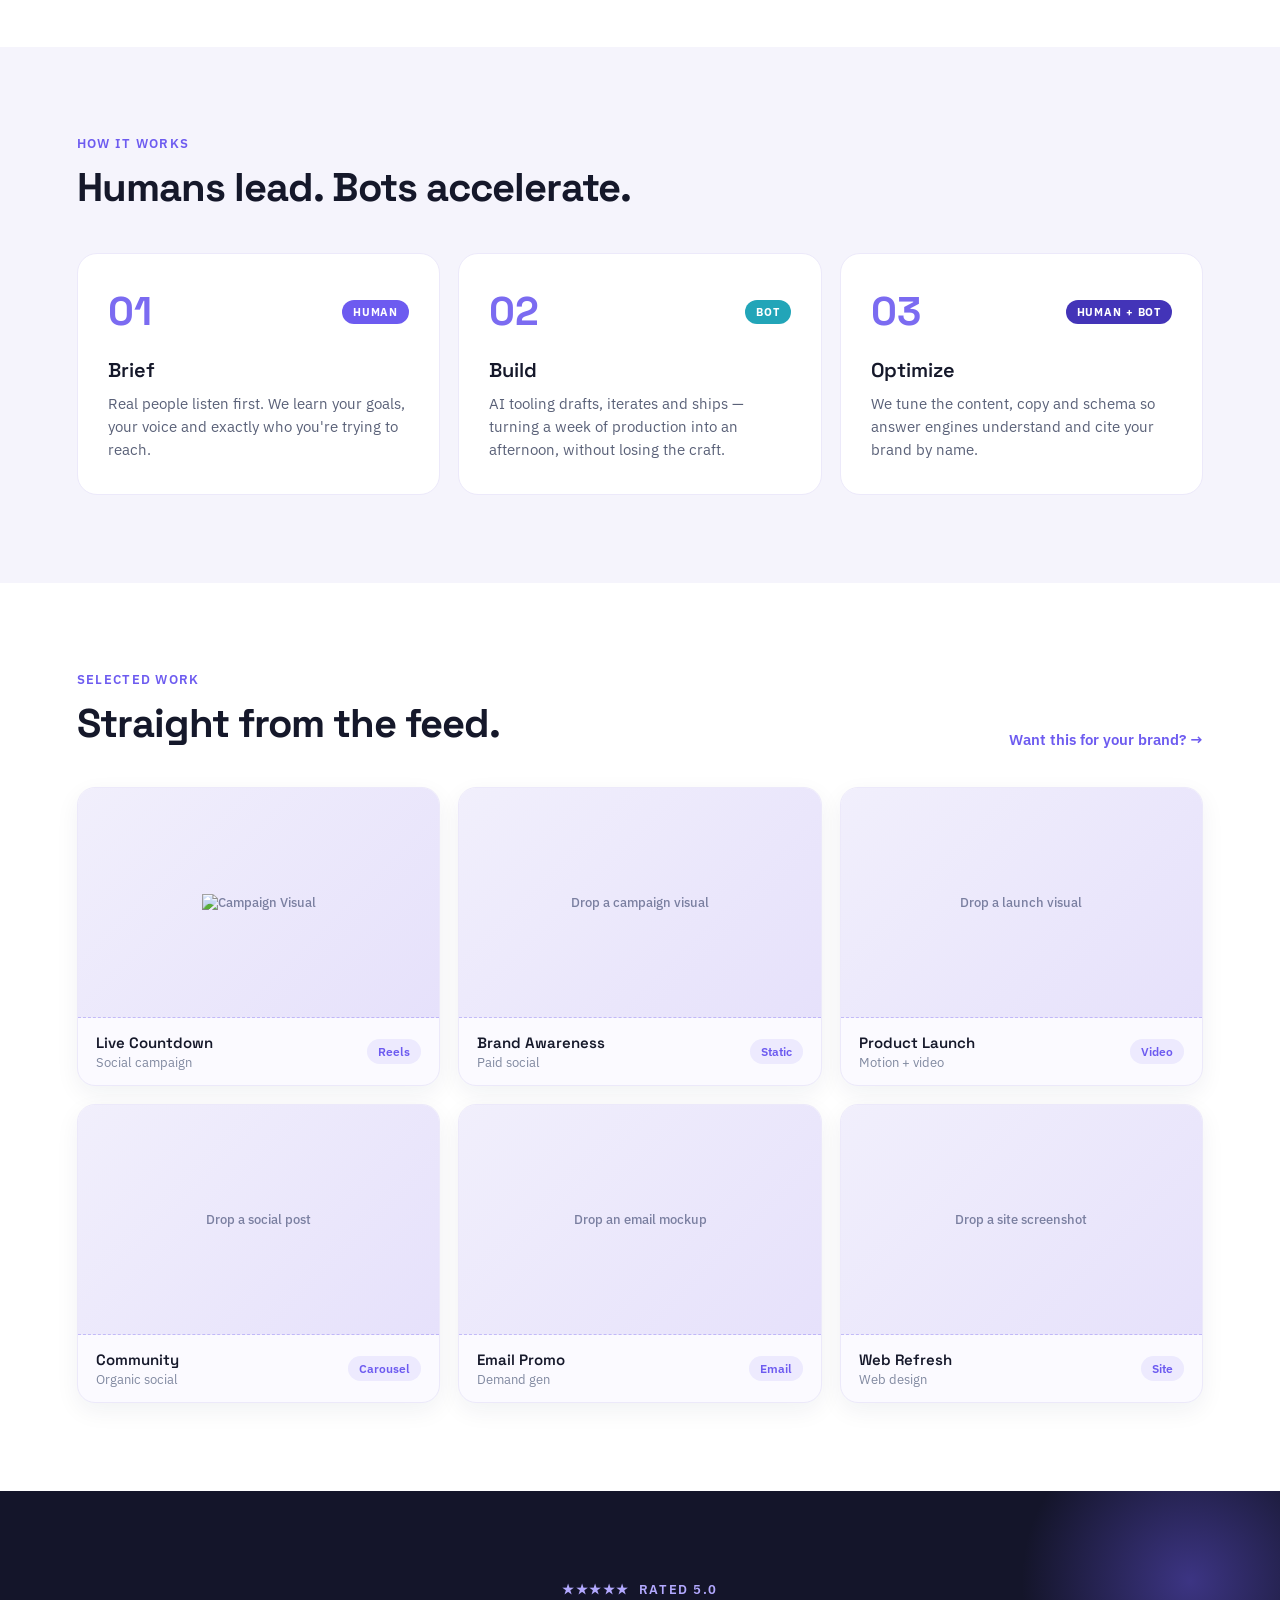
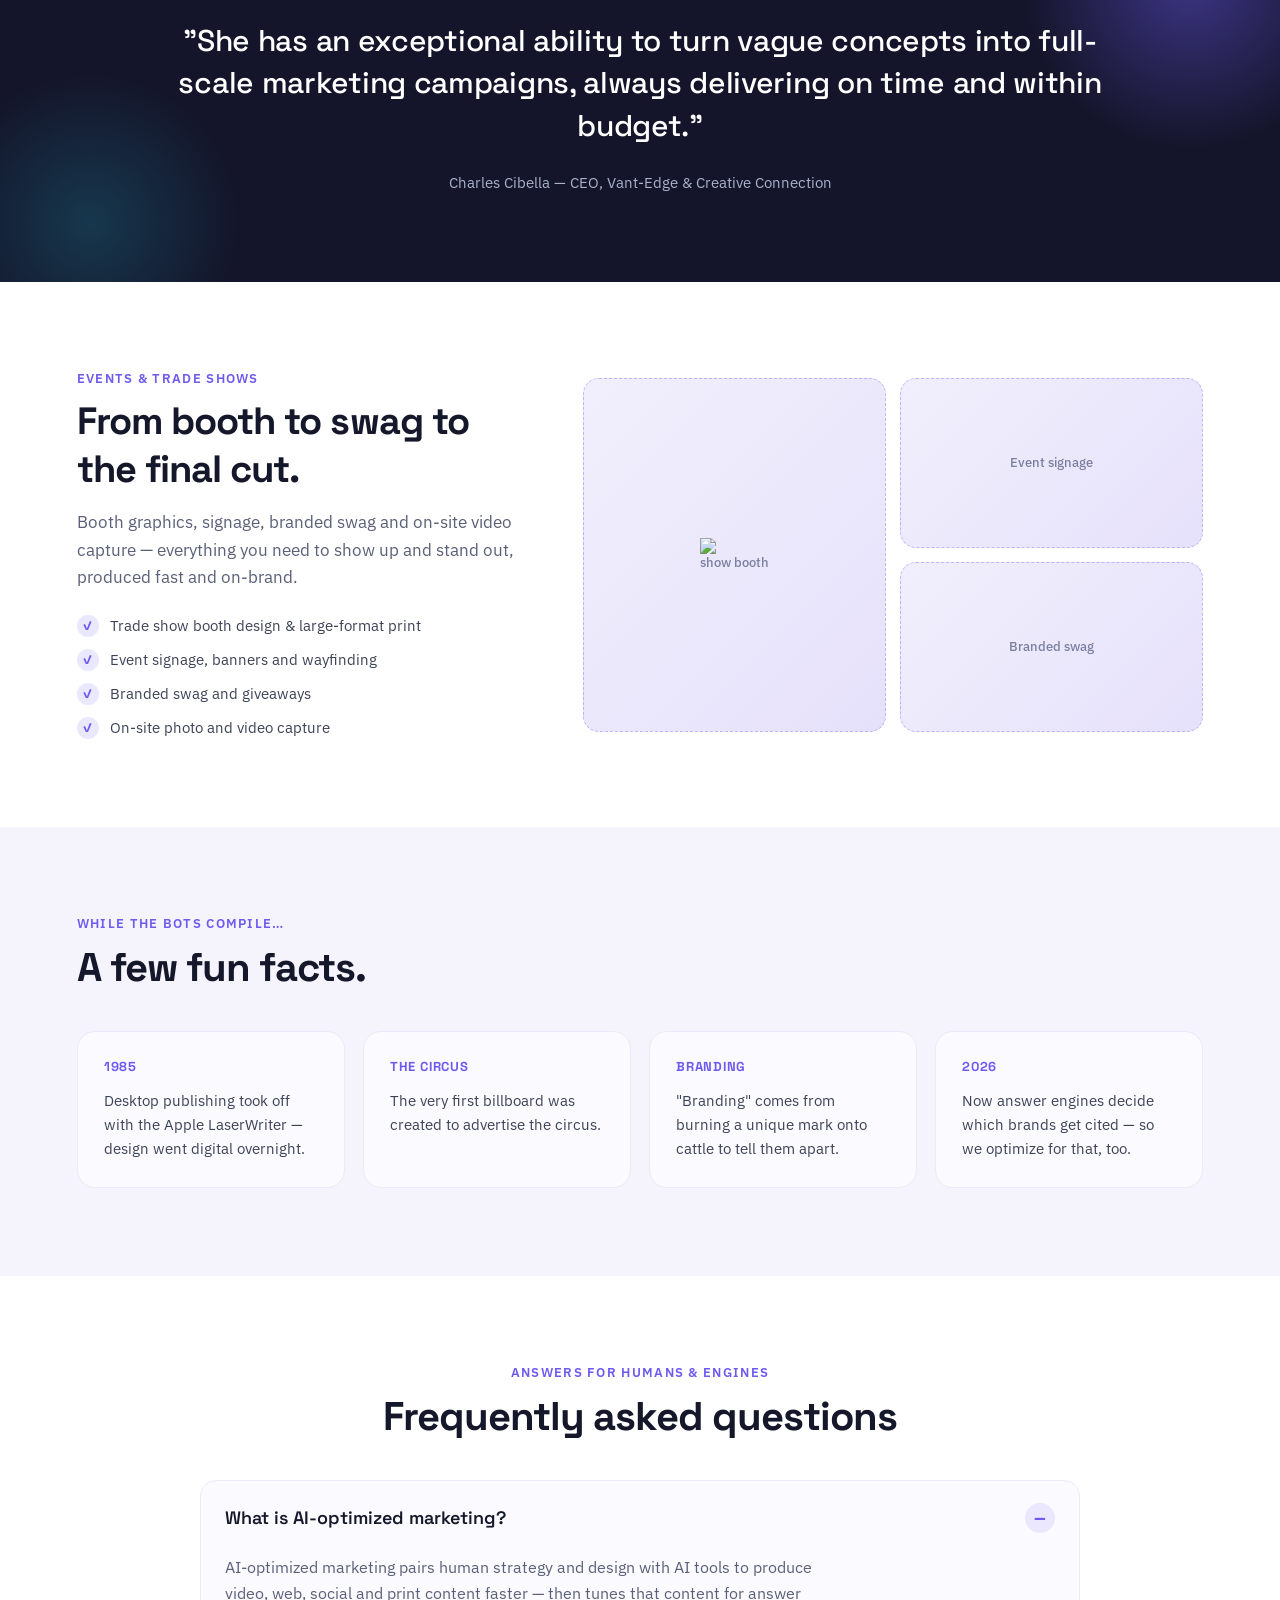
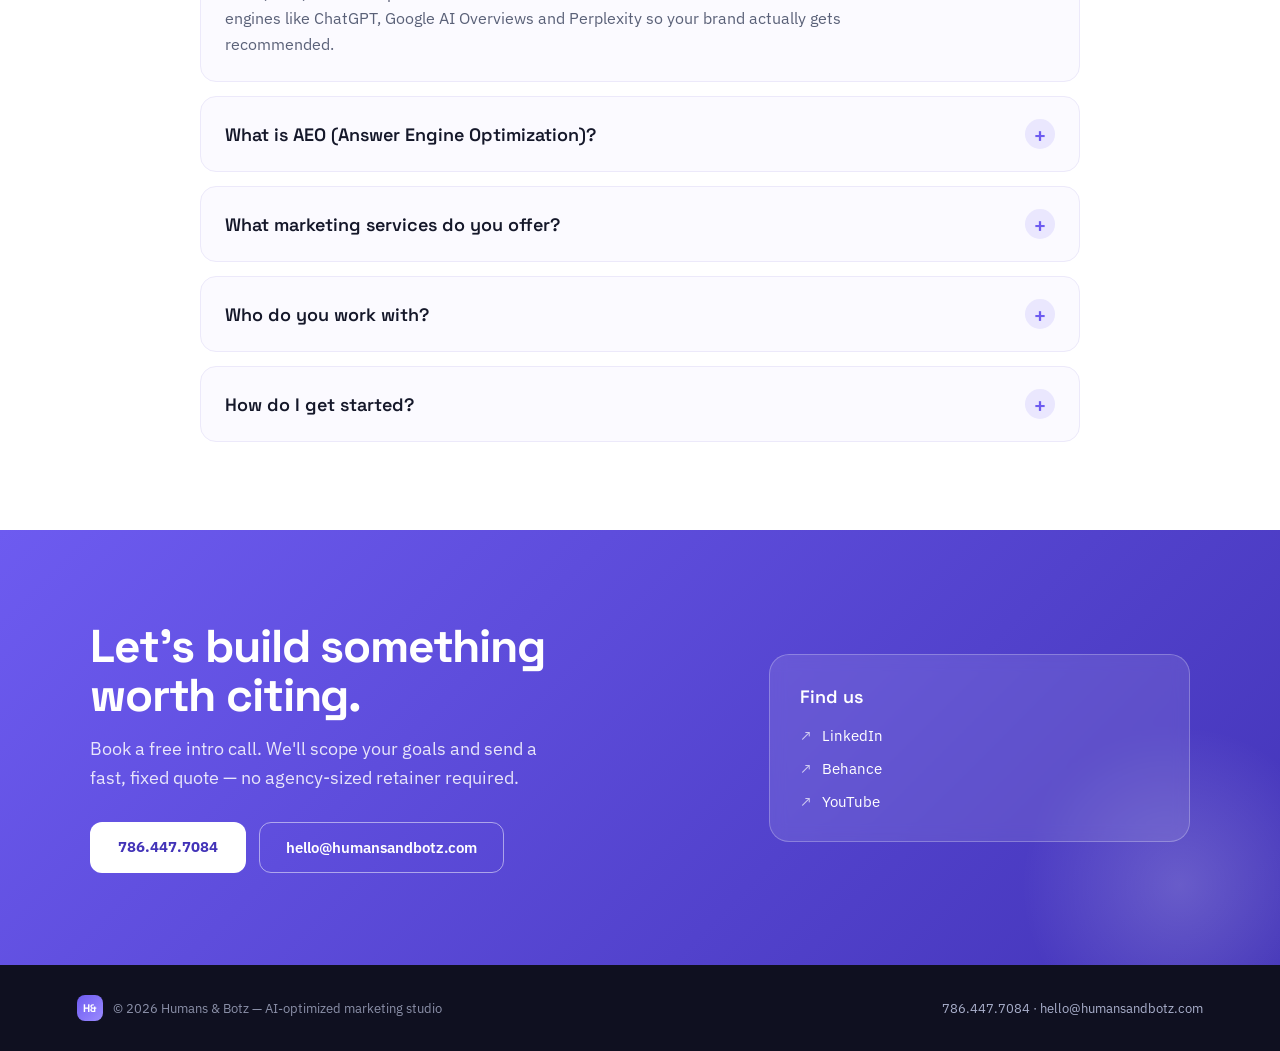
==== commit 13edfd63: "trade images and update index.html with new content" ====
--- a/site/index.html
+++ b/site/index.html
@@ -201,7 +201,7 @@
       </div>
       <div class="grid grid-3 work-grid">
         <article class="work-card">
-          <div class="image-slot" style="height:230px;"><span>Drop a campaign visual</span></div>
+          <div class="image-slot" style="height:230px;"><span><img src="path/to/campaign-visual.jpg" alt="Campaign Visual"></span></div>
           <div class="work-meta">
             <div>
               <div class="work-title">Live Countdown</div>
@@ -290,7 +290,7 @@
         </div>
       </div>
       <div class="events-photos">
-        <div class="image-slot" style="grid-row:span 2;"><span>Trade show booth</span></div>
+        <div class="image-slot" style="grid-row:span 2;"><span><img src="/images/booth-display-3.jpg"> show booth</span></div>
         <div class="image-slot"><span>Event signage</span></div>
         <div class="image-slot"><span>Branded swag</span></div>
       </div>
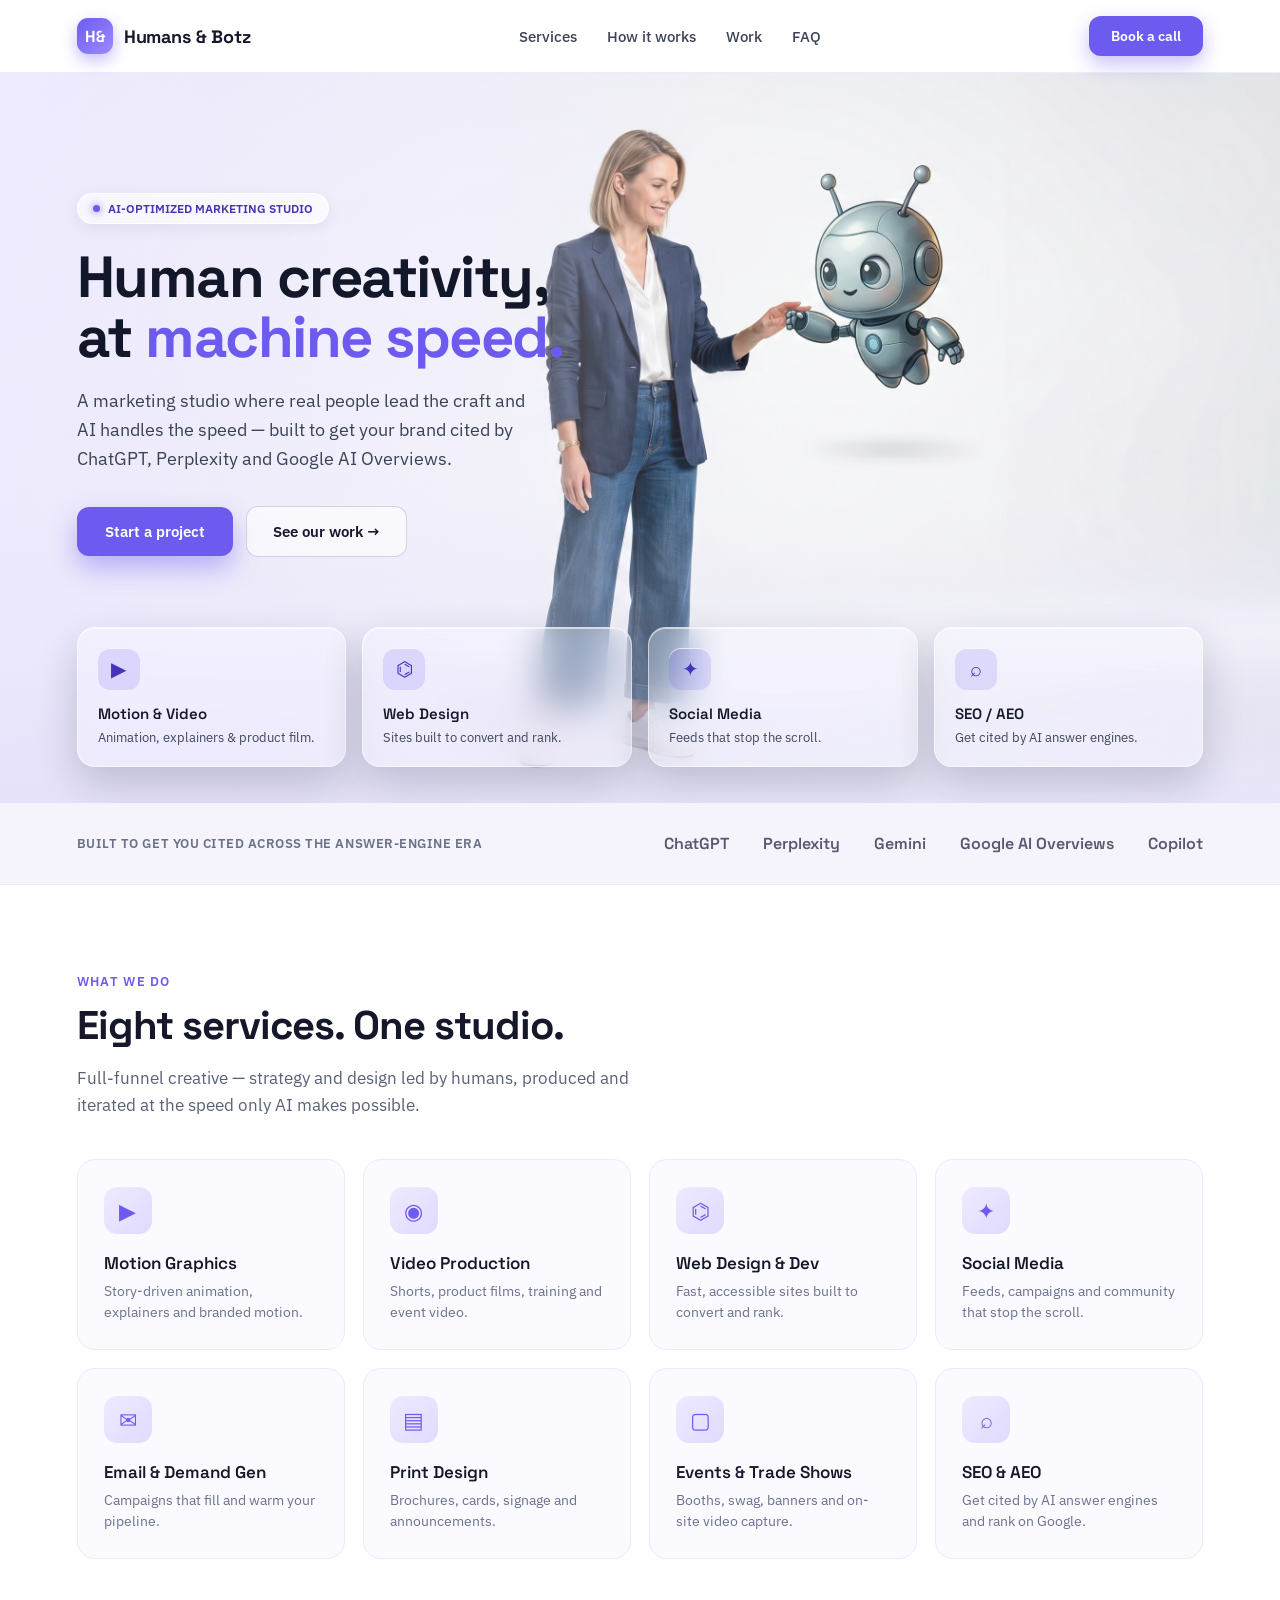
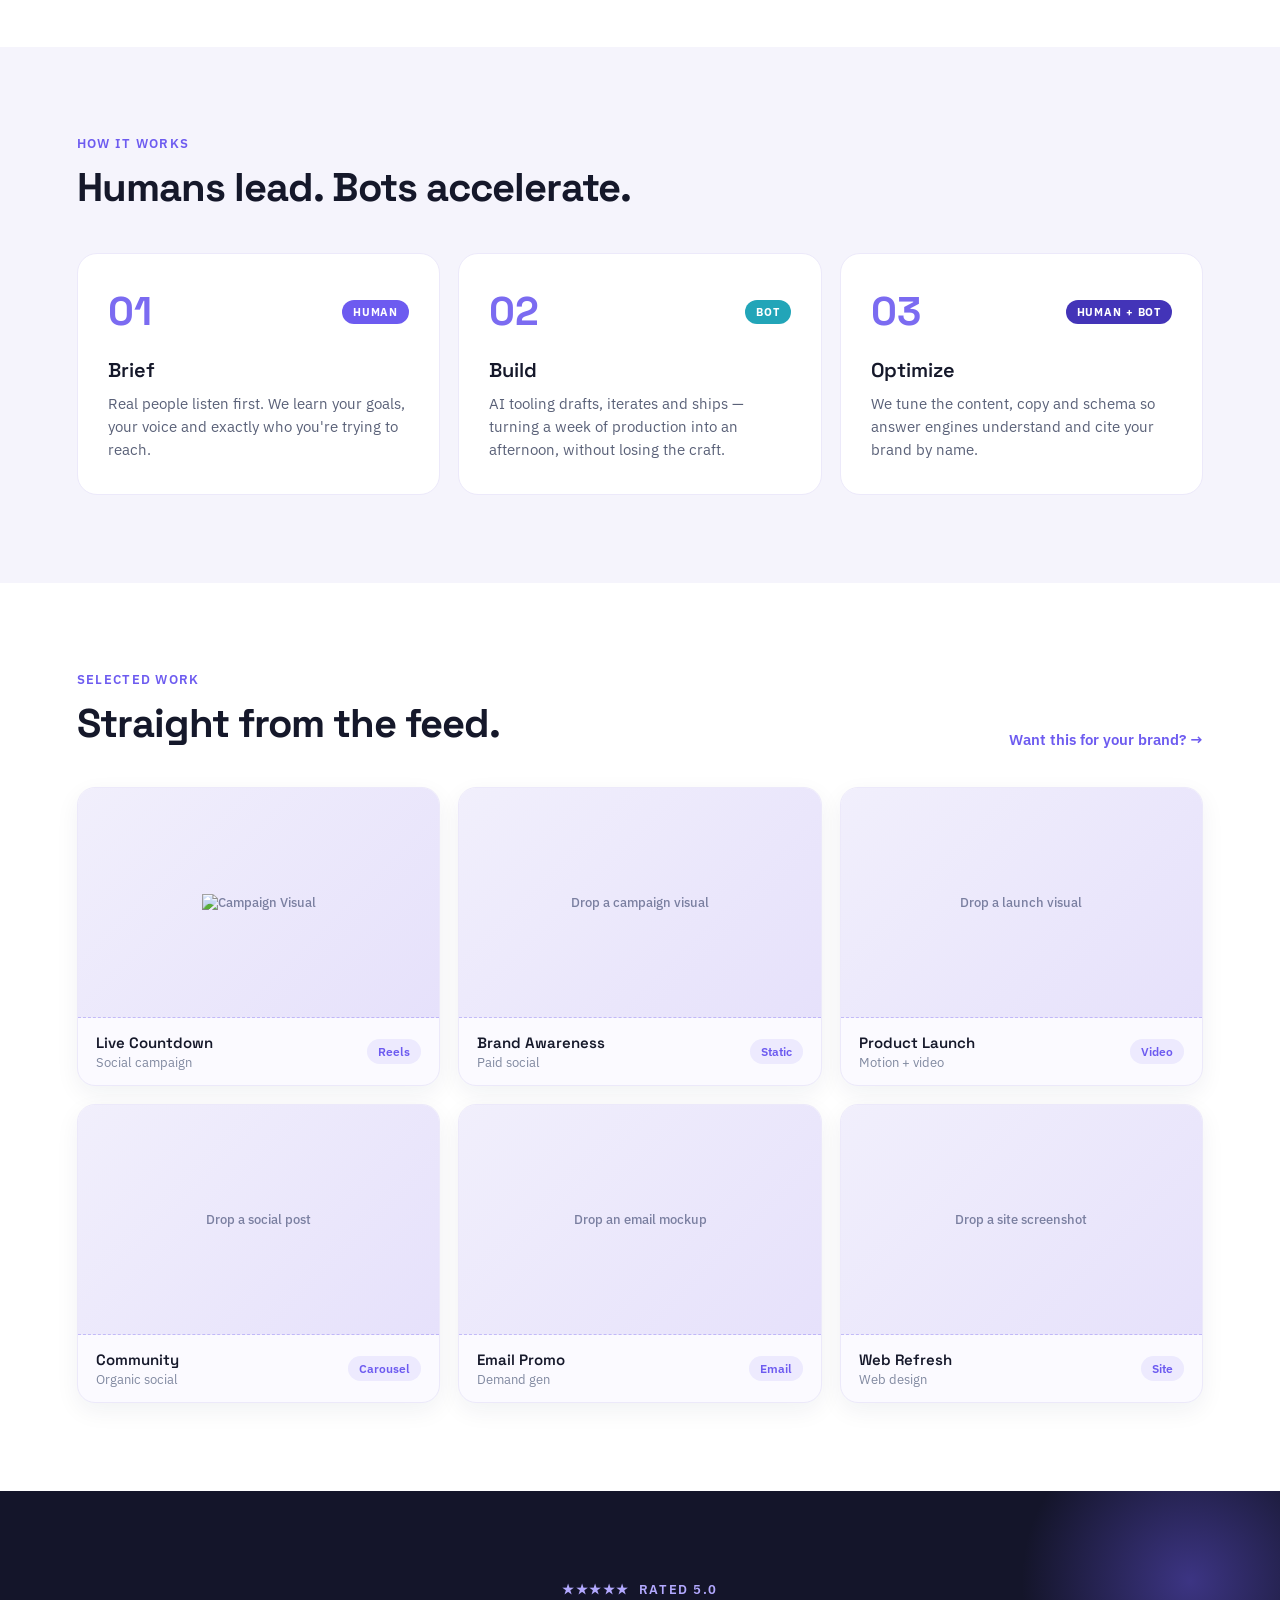
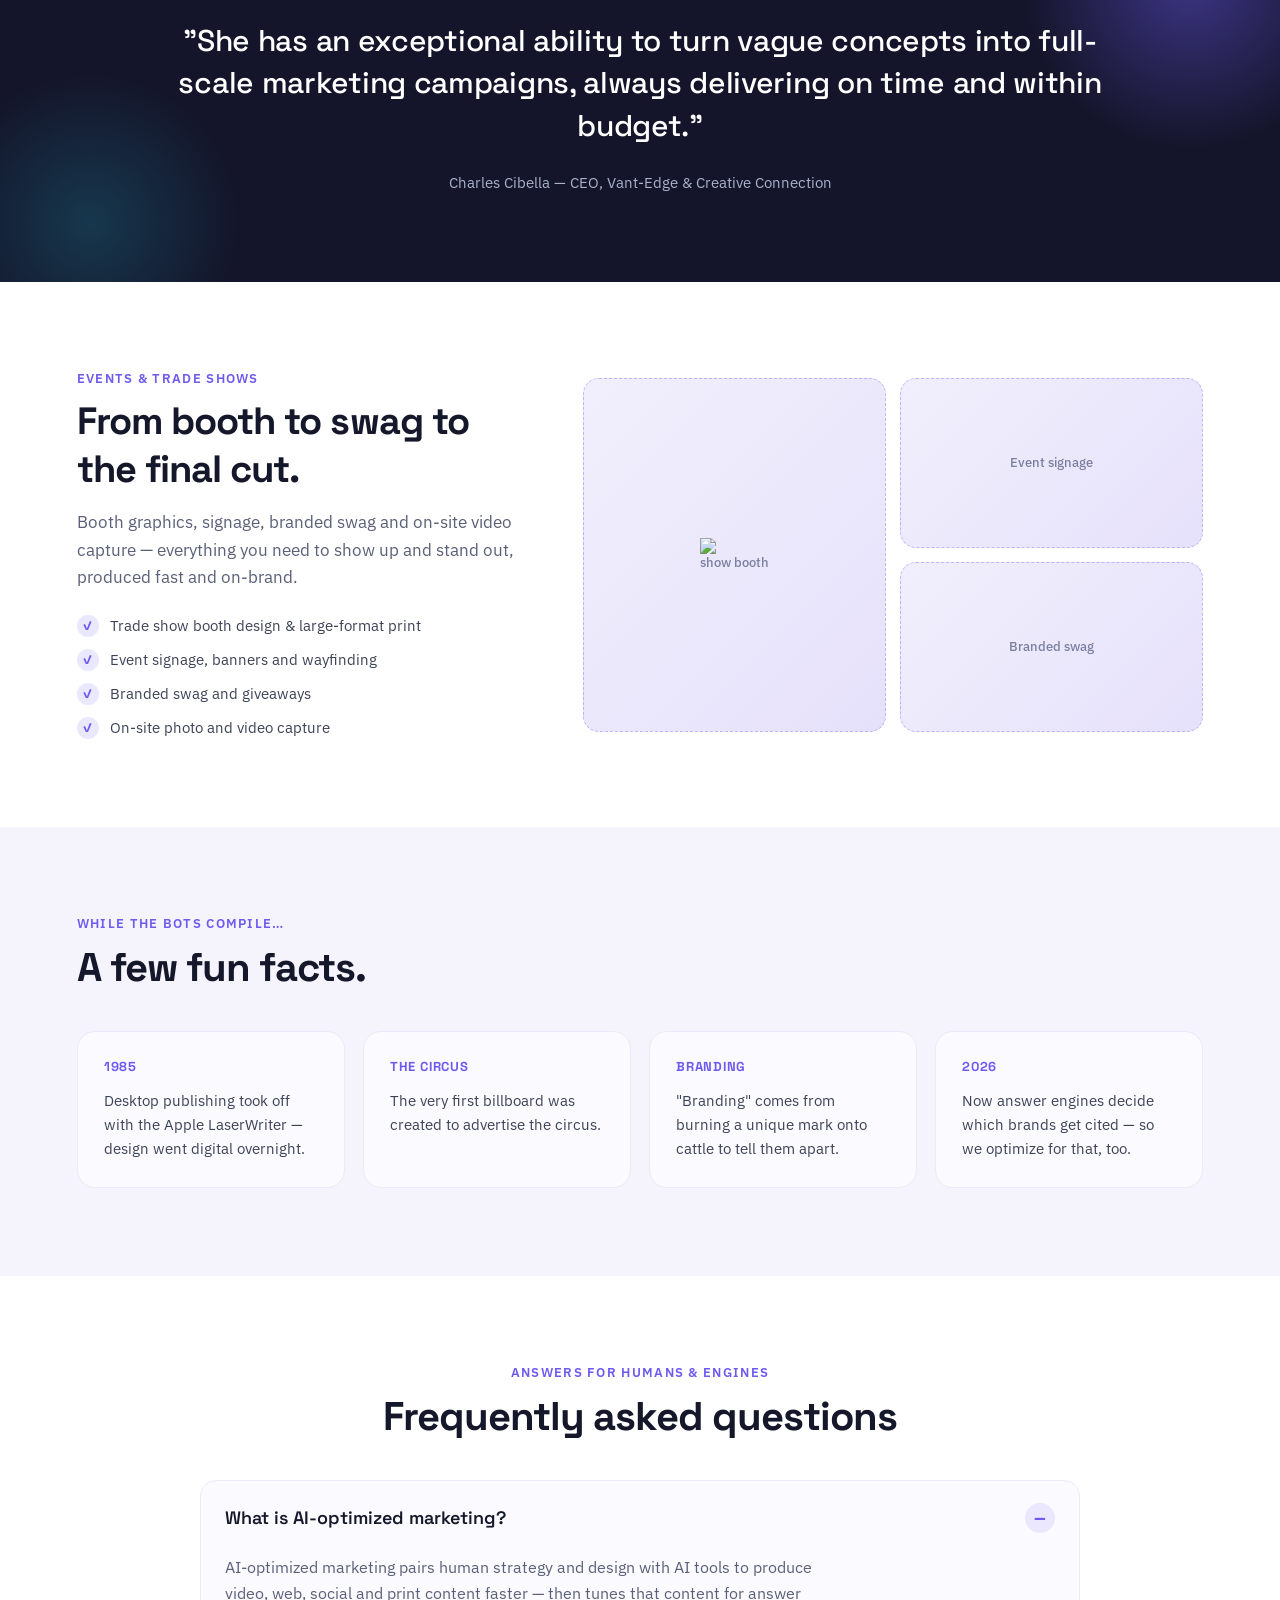
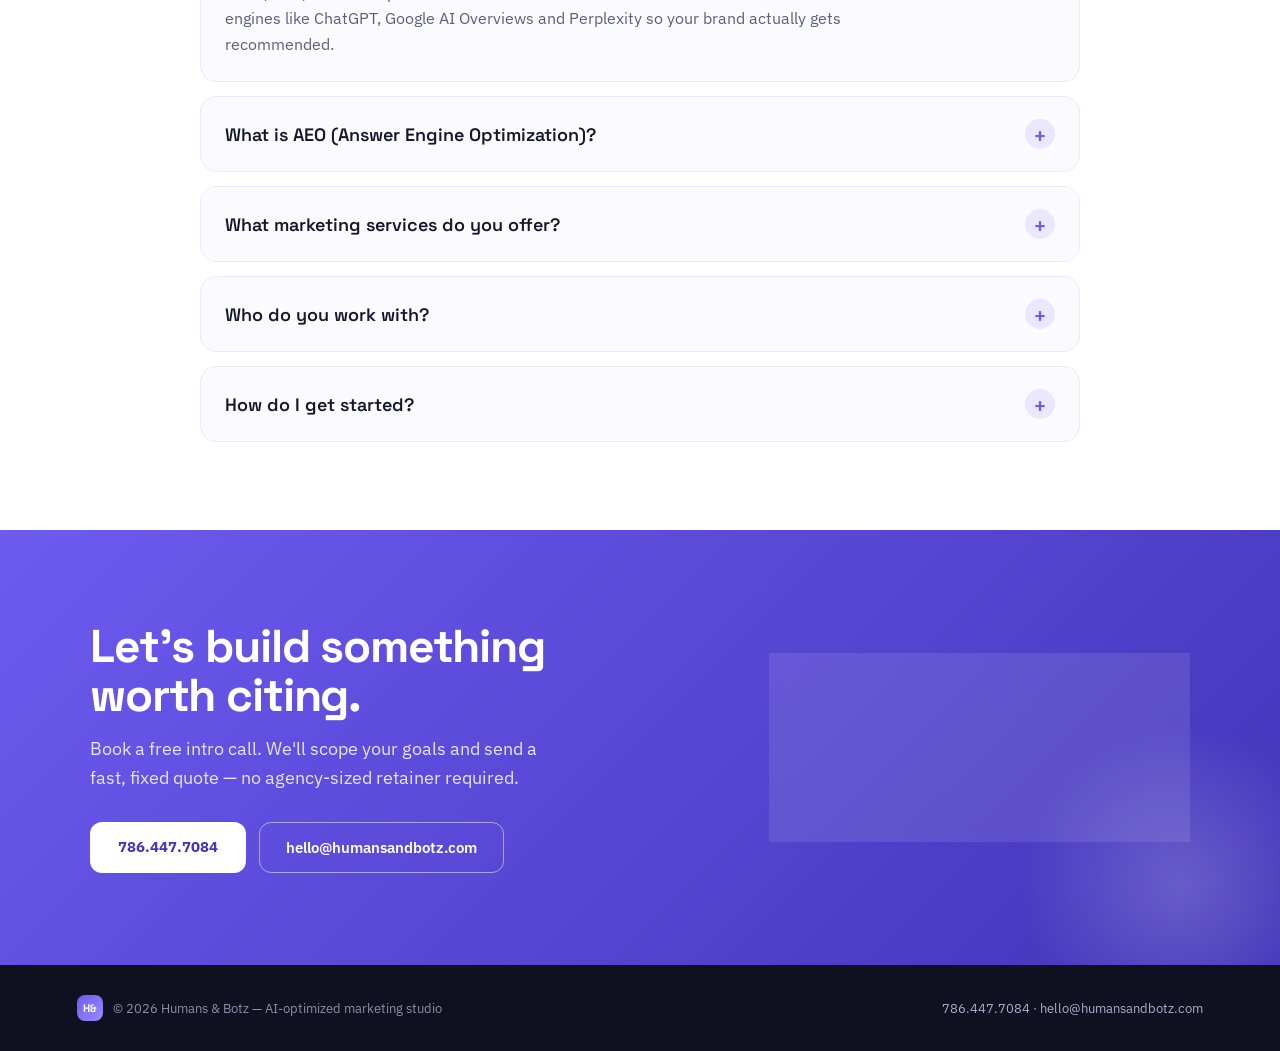
==== commit 46156ad3: "update imagge" ====
--- a/site/index.html
+++ b/site/index.html
@@ -290,7 +290,7 @@
         </div>
       </div>
       <div class="events-photos">
-        <div class="image-slot" style="grid-row:span 2;"><span><img src="/images/booth-display-3.jpg"> show booth</span></div>
+        <div class="image-slot" style="grid-row:span 2;"><span><img src="/images/booth-display-3.jpg">show booth</span></div>
         <div class="image-slot"><span>Event signage</span></div>
         <div class="image-slot"><span>Branded swag</span></div>
       </div>
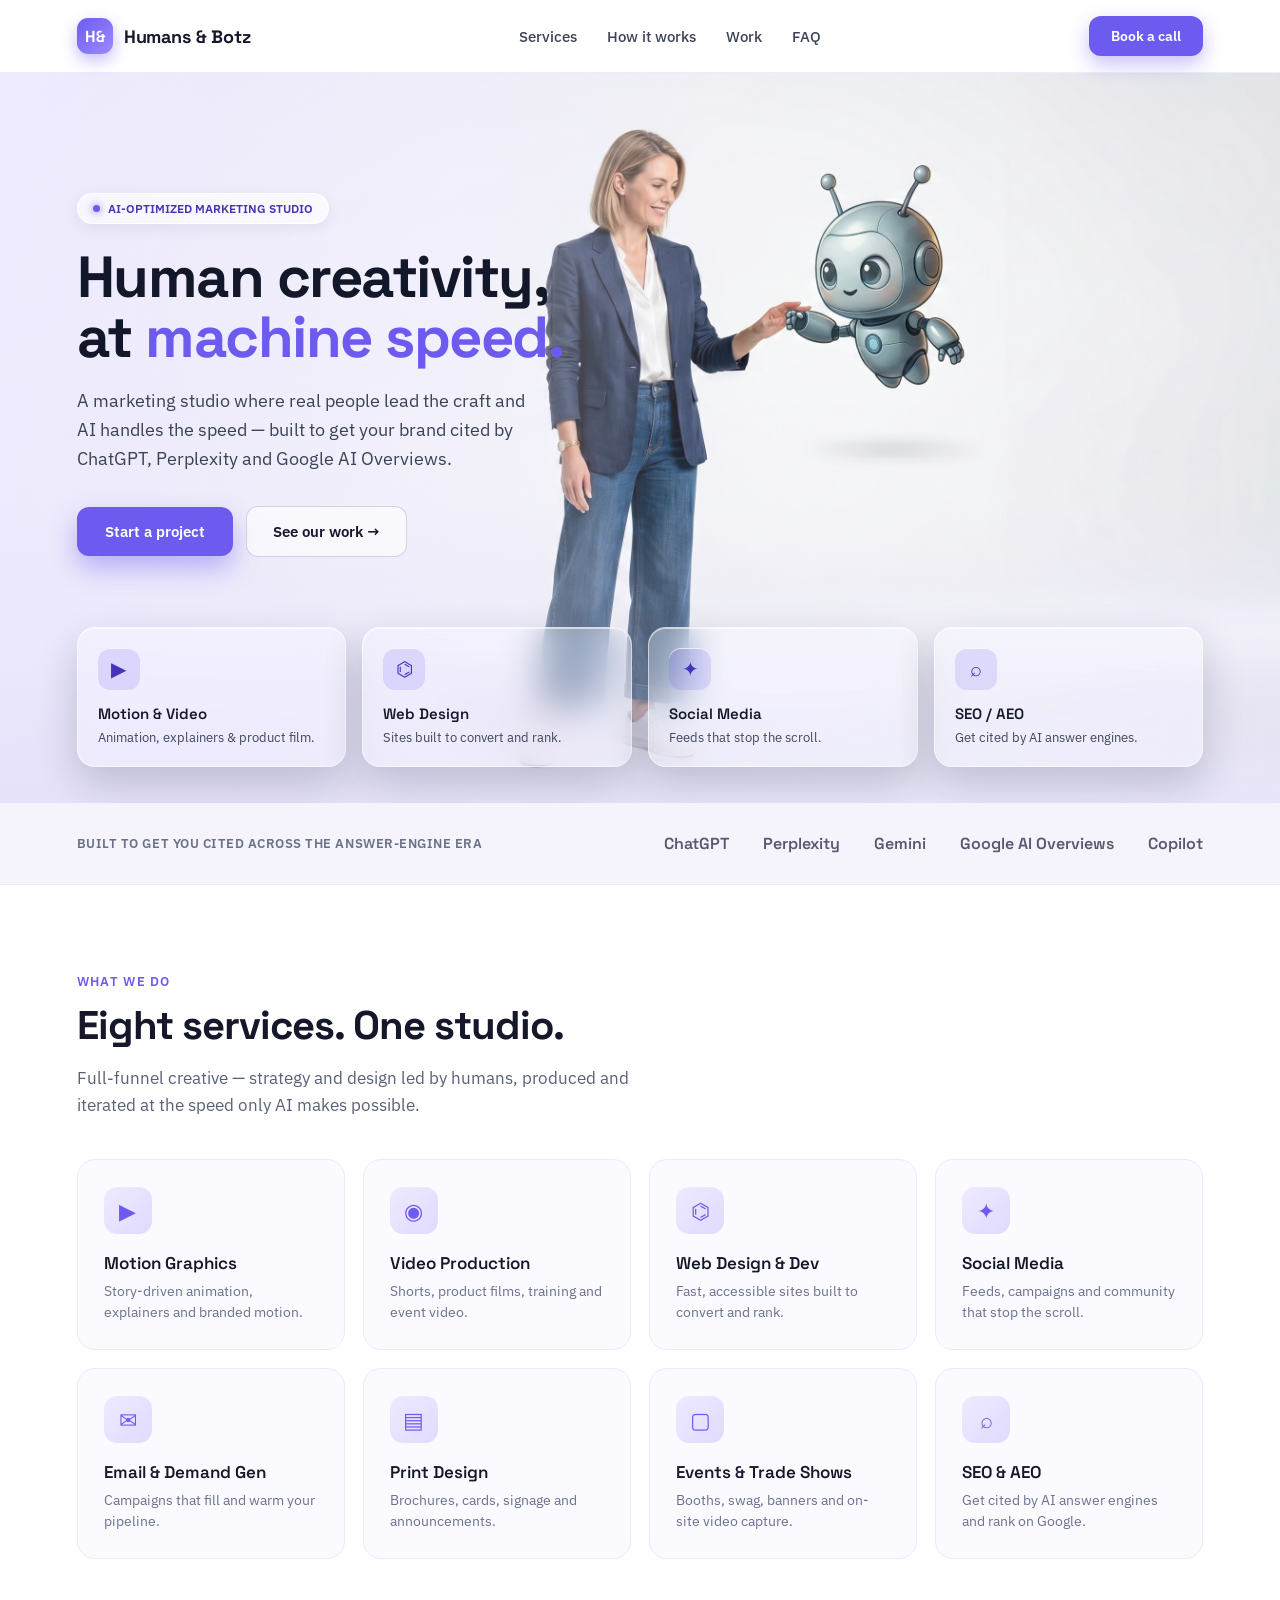
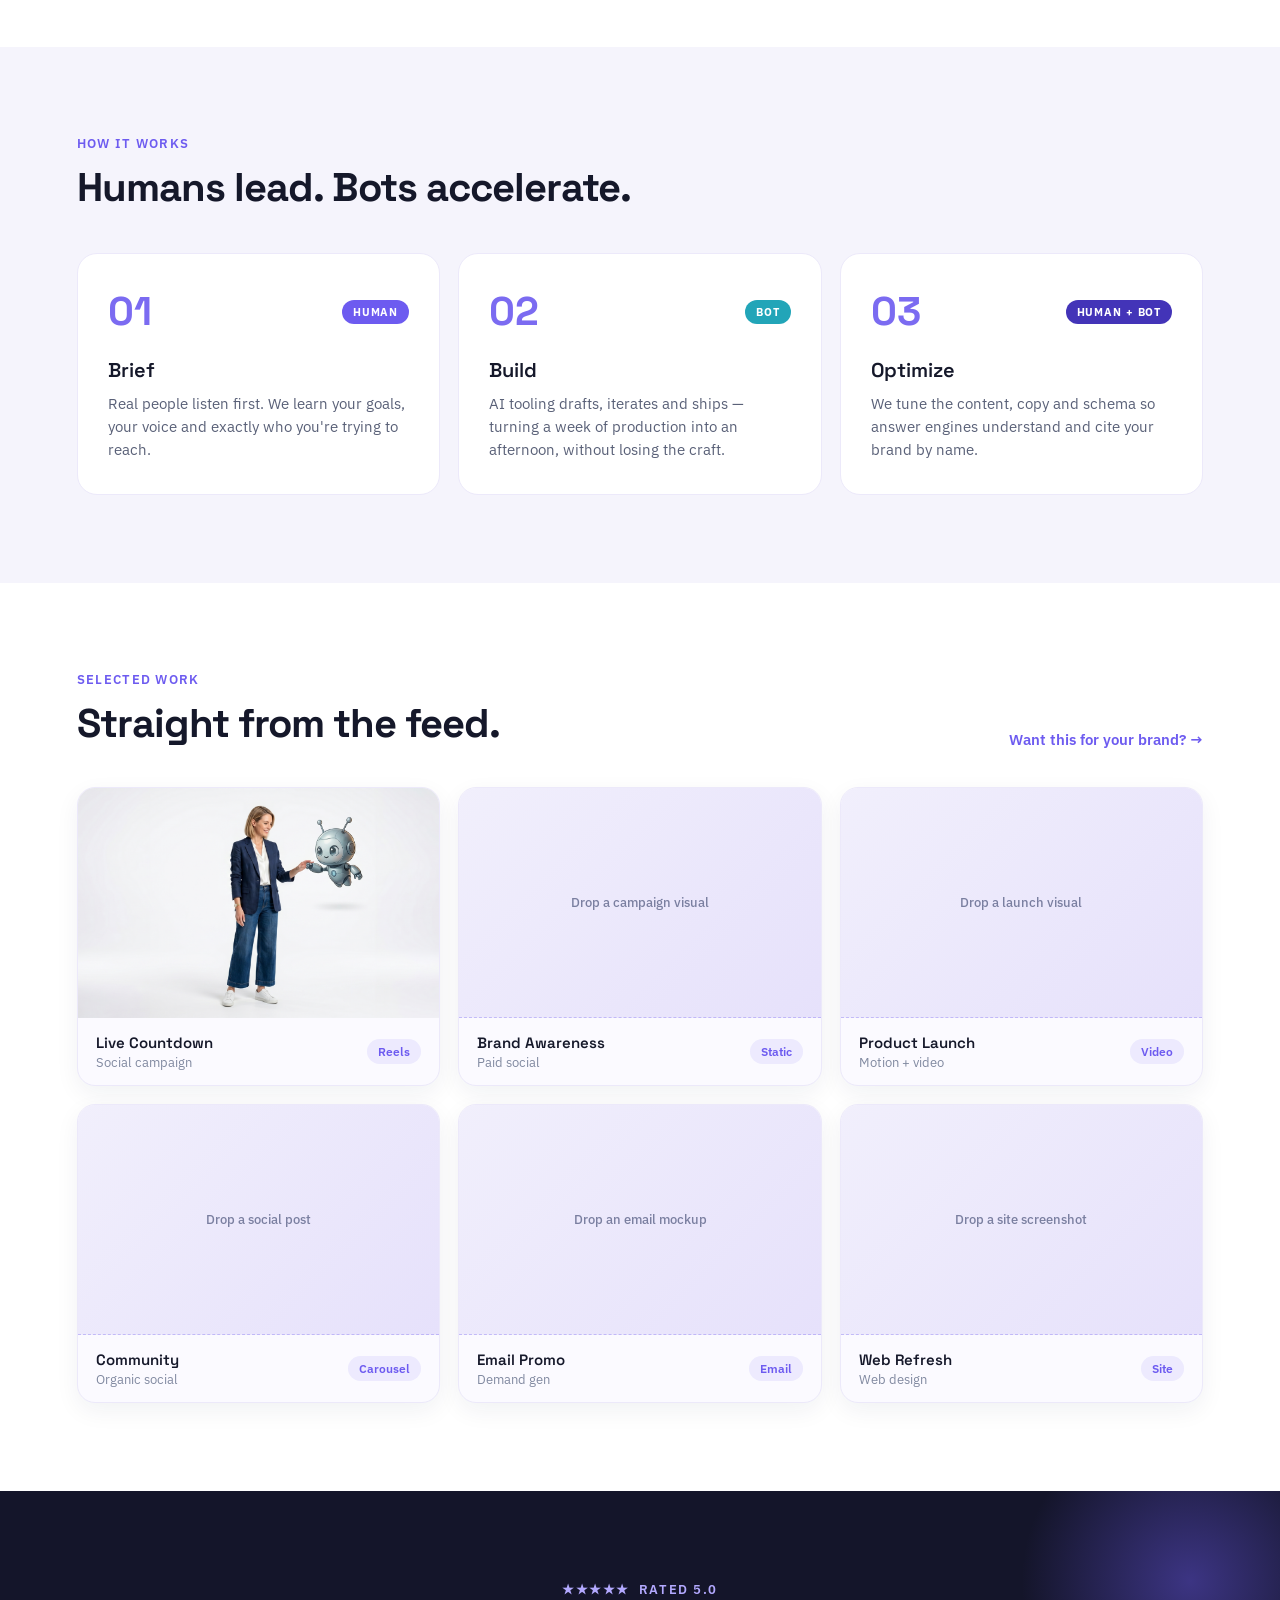
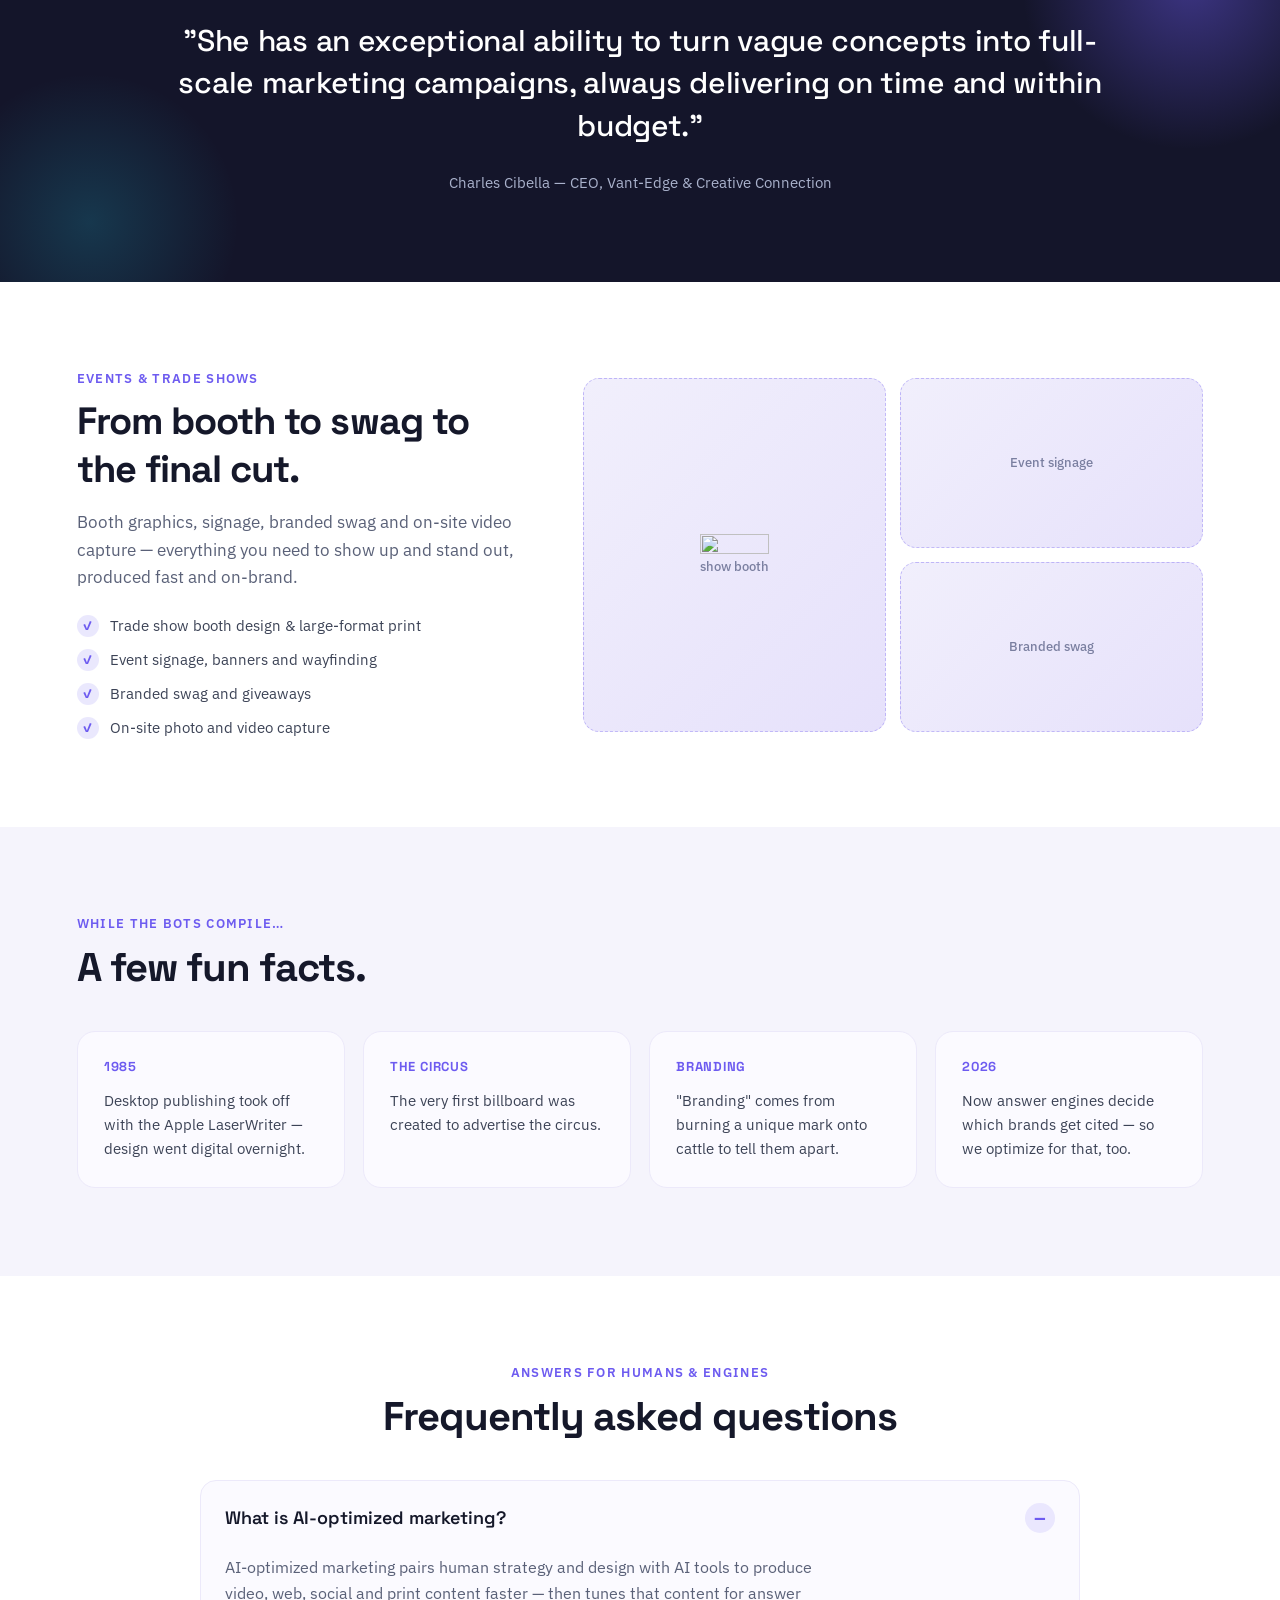
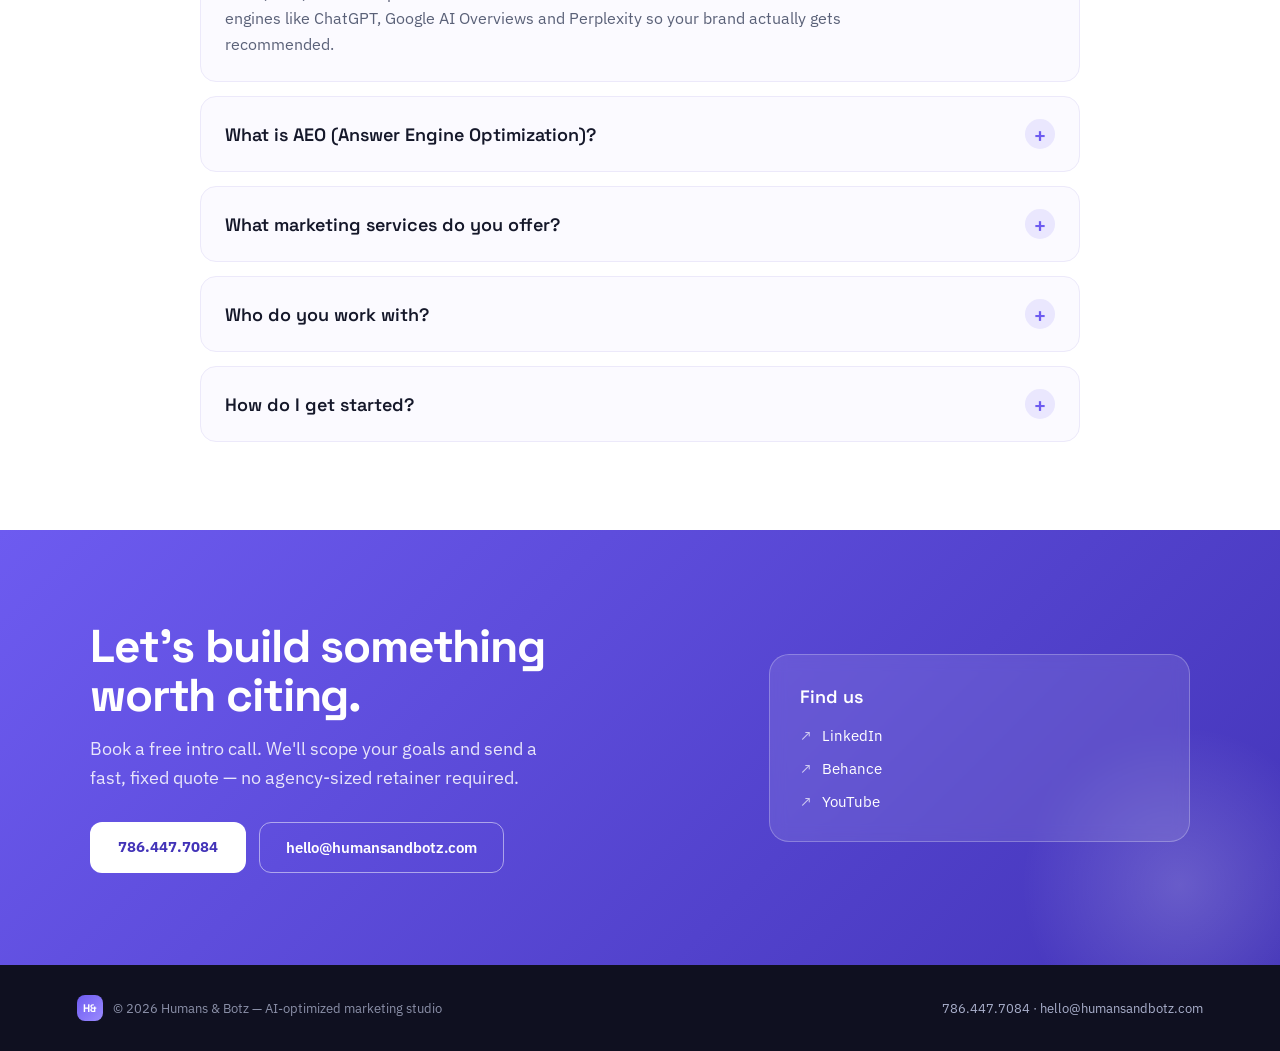
==== commit cc6a5356: "Fix broken image reference in work section" ====
--- a/site/index.html
+++ b/site/index.html
@@ -201,7 +201,7 @@
       </div>
       <div class="grid grid-3 work-grid">
         <article class="work-card">
-          <div class="image-slot" style="height:230px;"><span><img src="path/to/campaign-visual.jpg" alt="Campaign Visual"></span></div>
+          <div class="image-slot image-slot-photo" style="height:230px;"><img src="images/hero-duo.jpg" alt="Campaign Visual"></div>
           <div class="work-meta">
             <div>
               <div class="work-title">Live Countdown</div>
--- a/site/css/style.css
+++ b/site/css/style.css
@@ -224,6 +224,19 @@
   text-align: center;
   padding: 12px;
 }
+.image-slot img {
+  display: block;
+  width: 100%;
+  height: 100%;
+  object-fit: cover;
+  border-radius: inherit;
+}
+.image-slot-photo {
+  padding: 0;
+  overflow: hidden;
+  border: 0;
+  background: #f3f0ff;
+}
 .work-card .image-slot { border-radius: 0; border-width: 0 0 1px; }
 
 /* ===== Testimonial ===== */
